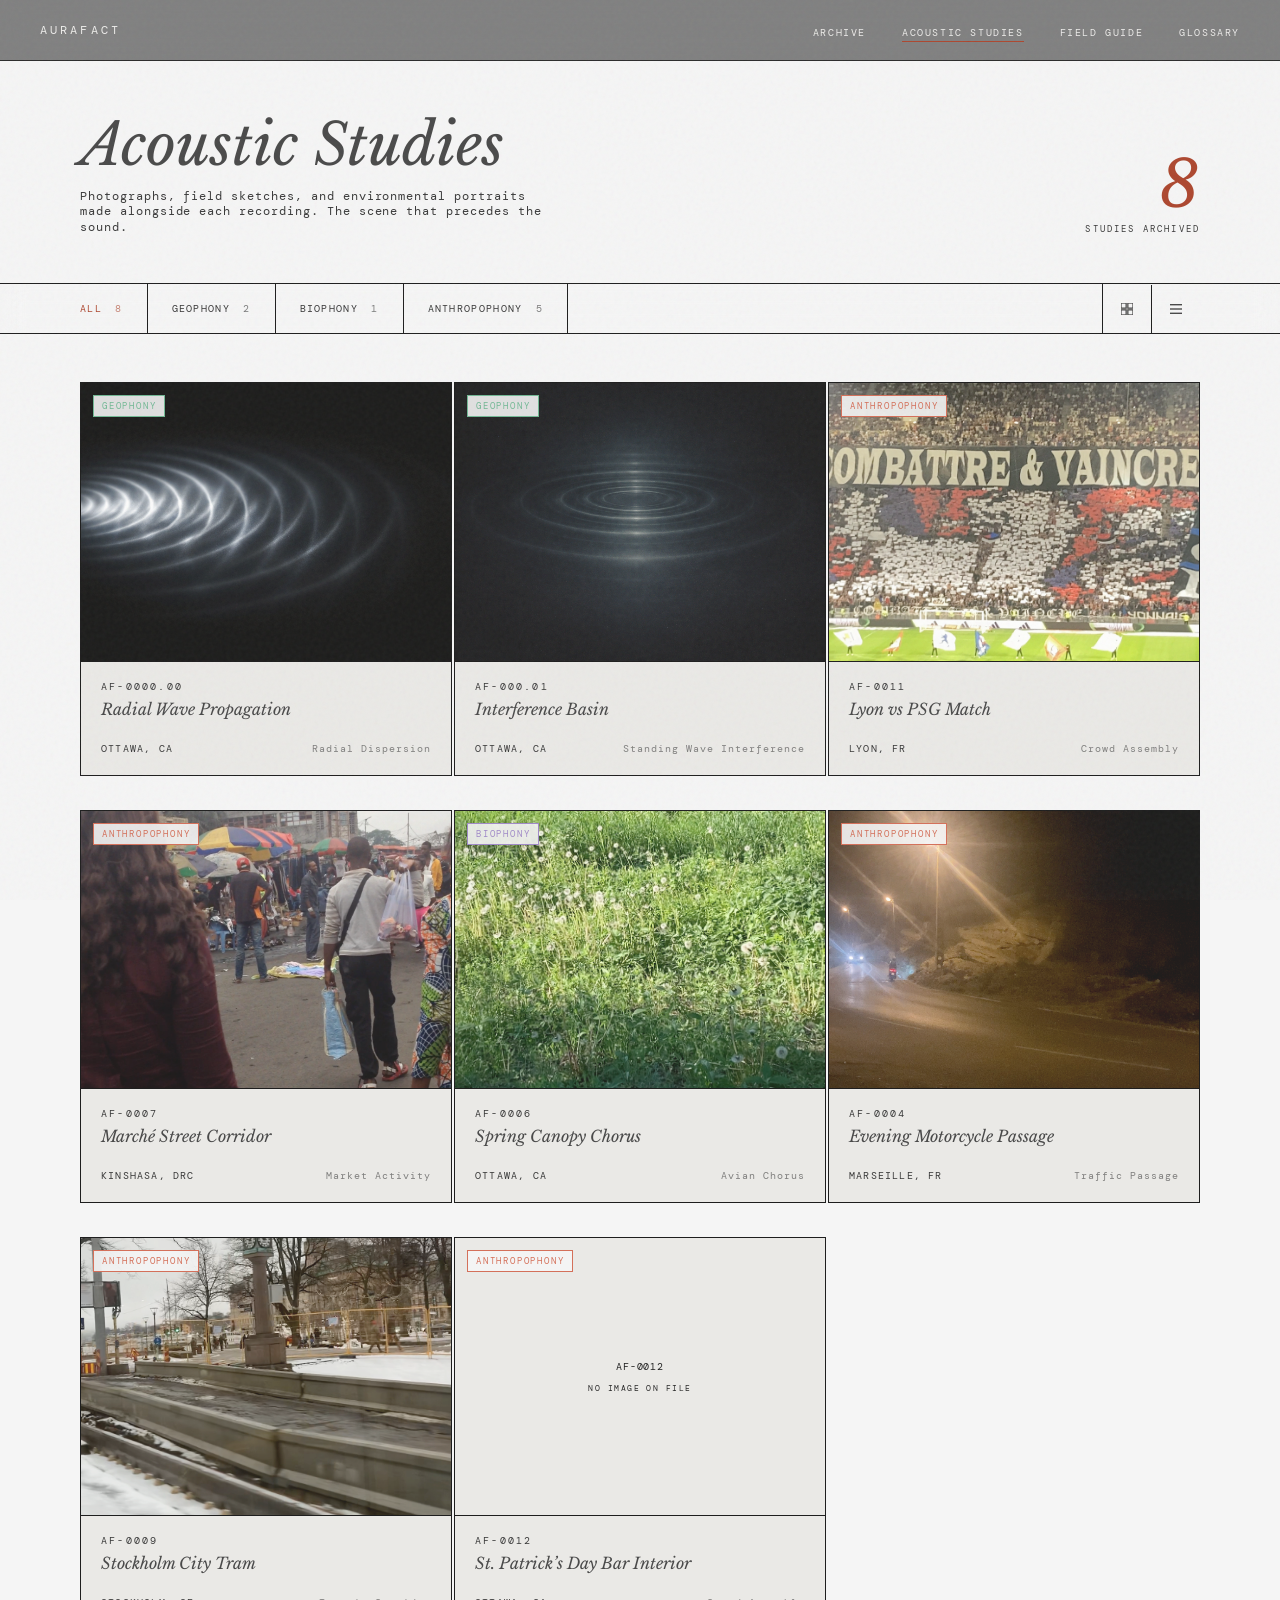
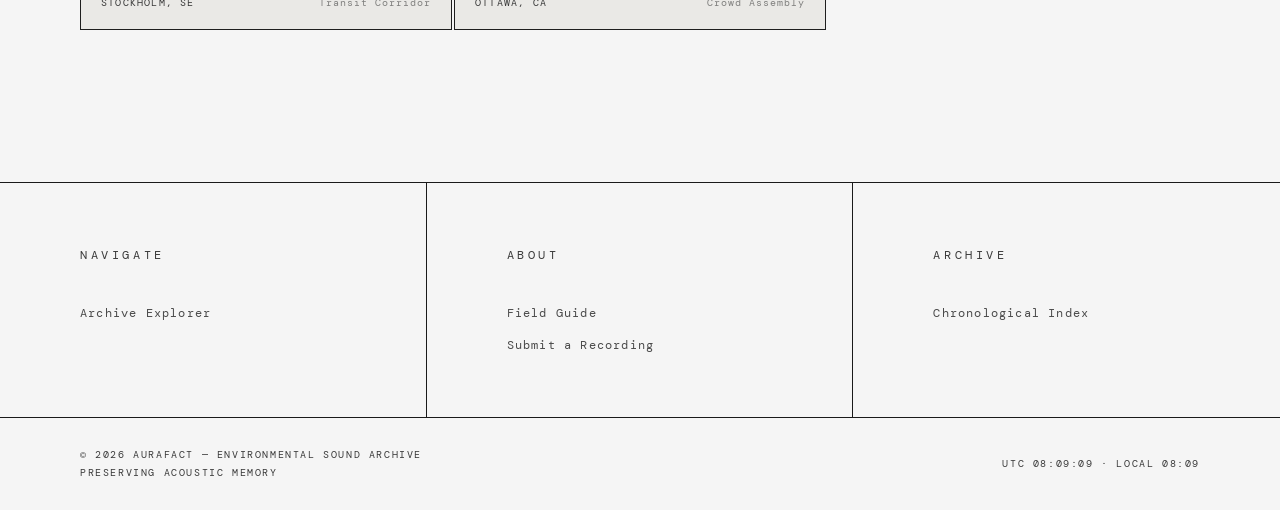
==== acousticstudies.html @ 92cf4d6a "Update acousticstudies.html" ====
<!DOCTYPE html>
<html lang="en">
<head>
<meta charset="UTF-8">
<meta name="viewport" content="width=device-width, initial-scale=1.0">
<title>Acoustic Studies — Aurafact</title>
<link rel="preconnect" href="https://fonts.googleapis.com">
<link rel="preconnect" href="https://fonts.gstatic.com" crossorigin>
<link href="https://fonts.googleapis.com/css2?family=Libre+Baskerville:ital,wght@0,400..700;1,400..700&family=DM+Mono:wght@300;400&display=swap" rel="stylesheet">

<style>

/* ============================================================
   COLOUR TOKENS — matches index.html + archive.html
   ============================================================ */
:root {
  --bg:              #0C0C0C;
  --text-primary:    #EDECEA;
  --text-secondary:  #4A4A4A;
  --text-mono:       #3A3A3A;
  --text-accent:     #AD472F;
  --btn-border:      #2E2E2E;
  --btn-hover-border:#777777;
  --btn-hover-text:  #EDECEA;
  --nav-logo:        #EDECEA;
  --nav-link:        #EDECEA;
  --nav-rule:        #2c2c2c;
  --grain-opacity:   0.045;
  --nav-h:           61px;

  /* Page-specific */
  --page-bg:         #f5f5f5;
  --card-bg:         #eae9e6;
  --card-border:     #1e1e1e;
  --rule:            #1e1e1e;
  --tag-geo:         #4a7a62;
  --tag-bio:         #6a5a8a;
  --tag-anthro:      #AD472F;
}

*, *::before, *::after { box-sizing: border-box; margin: 0; padding: 0; }
html, body { width: 100%; min-height: 100%; overflow-x: hidden; }

body {
  background: var(--page-bg);
  color: var(--text-secondary);
  font-family: "Libre Baskerville", serif;
}

/* Grain */
body::after {
  content: '';
  position: fixed; inset: 0;
  background-image: url("data:image/svg+xml,%3Csvg viewBox='0 0 256 256' xmlns='http://www.w3.org/2000/svg'%3E%3Cfilter id='n'%3E%3CfeTurbulence type='fractalNoise' baseFrequency='0.88' numOctaves='4' stitchTiles='stitch'/%3E%3C/filter%3E%3Crect width='100%25' height='100%25' filter='url(%23n)'/%3E%3C/svg%3E");
  opacity: var(--grain-opacity);
  pointer-events: none;
  z-index: 9000;
}

/* ── NAV ─────────────────────────────────────────────────────── */
#site-nav {
  position: fixed;
  top: 0; left: 0; right: 0;
  z-index: 200;
  display: flex;
  align-items: center;
  justify-content: space-between;
  padding: 20px 40px;
  border-bottom: 1px solid var(--nav-rule);
  background: rgba(12,12,12,0.5);
  backdrop-filter: blur(14px);
  height: var(--nav-h);
}

.nav-logo {
  font-family: 'DM Mono', monospace;
  font-size: 12px;
  letter-spacing: 0.26em;
  text-transform: uppercase;
  color: var(--nav-logo);
  text-decoration: none;
}

.nav-links { display: flex; gap: 36px; list-style: none; }

.nav-links a {
  font-family: 'DM Mono', monospace;
  font-size: 10px;
  letter-spacing: 0.16em;
  text-transform: uppercase;
  color: var(--nav-link);
  text-decoration: none;
  transition: opacity 0.2s;
}

.nav-links a:hover { opacity: 0.6; }
.nav-links a.active {
  border-bottom: 1px solid var(--text-accent);
  padding-bottom: 2px;
}

/* Hamburger: hidden on desktop */
.nav-toggle {
  display: none;
  flex-direction: column;
  justify-content: center;
  gap: 6px;
  width: 44px;
  height: 44px;
  padding: 0;
  border: 0;
  background: transparent;
  color: var(--nav-link);
  cursor: pointer;
  z-index: 201;
  transition: color 0.2s;
}
.nav-toggle:hover { color: var(--text-accent); }
.nav-toggle span {
  display: block;
  width: 20px;
  height: 1.5px;
  background: currentColor;
  transition: transform 0.25s ease, opacity 0.2s;
}
.nav-toggle span:nth-child(1) { transform-origin: center; }
.nav-toggle span:nth-child(2) { transform-origin: center; }
.nav-toggle span:nth-child(3) { transform-origin: center; }
#site-nav.nav-open .nav-toggle span:nth-child(1) {
  transform: translateY(7.5px) rotate(45deg);
}
#site-nav.nav-open .nav-toggle span:nth-child(2) {
  opacity: 0;
}
#site-nav.nav-open .nav-toggle span:nth-child(3) {
  transform: translateY(-7.5px) rotate(-45deg);
}

/* ── PAGE HEADER ─────────────────────────────────────────────── */
.page-header {
  padding-top: calc(var(--nav-h) + 56px);
  padding-bottom: 48px;
  padding-left: 80px;
  padding-right: 80px;
  border-bottom: 1px solid var(--rule);
  display: flex;
  align-items: flex-end;
  justify-content: space-between;
  gap: 40px;
}

.page-header-left {}

.page-eyebrow {
  font-family: 'DM Mono', monospace;
  font-size: 9px;
  letter-spacing: 0.32em;
  text-transform: uppercase;
  color: var(--text-accent);
  margin-bottom: 12px;
  display: block;
}

.page-title {
  font-family: "Libre Baskerville", serif;
  font-style: italic;
  font-weight: 300;
  font-size: clamp(32px, 4.5vw, 58px);
  color: var(--text-secondary);
  line-height: 1.0;
  margin-bottom: 14px;
}

.page-desc {
  font-family: 'DM Mono', monospace;
  font-size: 12px;
  letter-spacing: 0.08em;
  line-height: 1.3;
  color: var(--text-mono);
  max-width: 480px;
}

.page-header-right {
  text-align: right;
  flex-shrink: 0;
}

.header-count {
  font-family: "Libre Baskerville", serif;
  font-style: italic;
  font-size: clamp(36px, 5vw, 64px);
  font-weight: 300;
  color: var(--text-accent);
  line-height: 1;
  display: block;
}

.header-count-label {
  font-family: 'DM Mono', monospace;
  font-size: 9px;
  letter-spacing: 0.24em;
  text-transform: uppercase;
  color: var(--text-mono);
  display: block;
  margin-top: 6px;
}

/* ── FILTER BAR ──────────────────────────────────────────────── */
.filter-bar {
  padding: 0 80px;
  border-bottom: 1px solid var(--rule);
  display: flex;
  align-items: stretch;
  gap: 0;
  position: sticky;
  top: var(--nav-h);
  backdrop-filter: blur(12px);
  z-index: 100;
}

.filter-btn {
  font-family: 'DM Mono', monospace;
  font-size: 10px;
  letter-spacing: 0.13em;
  text-transform: uppercase;
  background: transparent;
  border: none;
  border-right: 1px solid var(--rule);
  color: var(--text-mono);
  padding: 18px 24px;
  cursor: pointer;
  transition: color 0.2s, background 0.2s;
  white-space: nowrap;
  position: relative;
}

.filter-btn:first-child {
  padding-left: 0;
  border-left: none;
}

.filter-btn::after {
  content: '';
  position: absolute;
  bottom: 0; left: 0; right: 0;
  height: 2px;
  background: var(--text-accent);
  transform: scaleX(0);
  transition: transform 0.2s;
}

.filter-btn:hover { color: var(--text-accent); }

.filter-btn.active {
  color: var(--text-accent);
  font-weight: 400;
}


.filter-count {
  display: inline-block;
  margin-left: 6px;
  font-size: 10px;
  opacity: 0.65;
}

.filter-bar-right {
  margin-left: auto;
  display: flex;
  align-items: center;
  gap: 0;
  border-left: 1px solid var(--rule);
}

.view-toggle-btn {
  font-family: 'DM Mono', monospace;
  font-size: 8px;
  letter-spacing: 0.16em;
  text-transform: uppercase;
  background: transparent;
  border: none;
  border-right: 1px solid var(--rule);
  color: var(--text-mono);
  padding: 18px 18px;
  cursor: pointer;
  transition: color 0.2s;
  display: flex;
  align-items: center;
  gap: 7px;
}

.view-toggle-btn:last-child { border-right: none; }
.view-toggle-btn:hover,
.view-toggle-btn.active { color: var(--text-secondary); }

.view-toggle-btn svg {
  width: 12px; height: 12px;
  stroke: currentColor;
  fill: none;
  stroke-width: 1.5;
}

/* ── GRID ────────────────────────────────────────────────────── */
.studies-grid-wrap {
  padding: 48px 80px 120px;
}

.studies-grid {
  display: grid;
  grid-template-columns: repeat(3, 1fr);
  gap: 2px;
}

/* List view override */
.studies-grid.view-list {
  grid-template-columns: 1fr;
  gap: 0;
}

/* ── CARD ────────────────────────────────────────────────────── */
.study-card {
  background: var(--card-bg);
  border: 1px solid var(--card-border);
  cursor: pointer;
  position: relative;
  overflow: hidden;
  display: flex;
  flex-direction: column;
  transition: background 0.2s;
  opacity: 1;
  transform: translateY(0);
  transition: opacity 0.35s ease, transform 0.35s ease, background 0.2s;
  margin-bottom: 32px;
}

.study-card:hover { background: #e4e3e0; }

.study-card.hidden {
  display: none;
}

/* Image frame */
.card-img-frame {
  width: 100%;
  aspect-ratio: 4 / 3;
  overflow: hidden;
  position: relative;
  flex-shrink: 0;
}

.card-img-frame img {
  width: 100%; height: 100%;
  object-fit: cover;
  display: block;
  opacity: 0.88;
  transition: opacity 0.45s, transform 0.55s cubic-bezier(0.25, 0.46, 0.45, 0.94);
}

.study-card:hover .card-img-frame img {
  opacity: 1;
  transform: scale(1.03);
}

/* Placeholder when no image */
.card-img-placeholder {
  position: absolute; inset: 0;
  display: flex;
  align-items: center;
  justify-content: center;
  flex-direction: column;
  gap: 10px;
}

.card-img-placeholder span {
  font-family: 'DM Mono', monospace;
  font-size: 8px;
  letter-spacing: 0.18em;
  text-transform: uppercase;
  color: #2a2a2a;
}

.card-img-placeholder .ph-id {
  font-size: 10px;
  letter-spacing: 0.08em;
  color: #222;
}

/* Source type tag — overlaid on image */
.card-tag {
  position: absolute;
  top: 12px;
  left: 12px;
  font-family: 'DM Mono', monospace;
  font-size: 9px;
  letter-spacing: 0.20em;
  text-transform: uppercase;
  padding: 4px 8px;
  border: 1px solid currentColor;
  backdrop-filter: blur(8px);
  background: rgba(245,245,245,0.9);
}

.card-tag.geo    { color: #72b894; }
.card-tag.bio    { color: #a08ac8; }
.card-tag.anthro { color: #d4705a; }

/* Card body */
.card-body {
  padding: 18px 20px 20px;
  display: flex;
  flex-direction: column;
  flex: 1;
  border-top: 1px solid var(--card-border);
}

.card-id {
  font-family: 'DM Mono', monospace;
  font-size: 10px;
  letter-spacing: 0.22em;
  text-transform: uppercase;
  color: var(--text-mono);
  margin-bottom: 6px;
}

.card-title {
  font-family: "Libre Baskerville", serif;
  font-style: italic;
  font-weight: 300;
  font-size: 16px;
  line-height: 1.3;
  color: var(--text-secondary);
  margin-bottom: 10px;
  flex: 1;
}

.card-footer {
  display: flex;
  align-items: center;
  justify-content: space-between;
  margin-top: auto;
  padding-top: 12px;
}

.card-location {
  font-family: 'DM Mono', monospace;
  font-size: 10px;
  letter-spacing: 0.12em;
  text-transform: uppercase;
  color: var(--text-mono);
}

.card-subtype {
  font-family: 'DM Mono', monospace;
  font-size: 10px;
  letter-spacing: 0.10em;
  color: var(--text-mono);
  opacity: 0.6;
}

/* ── LIST VIEW CARD ──────────────────────────────────────────── */
.view-list .study-card {
  flex-direction: row;
  border-radius: 0;
  border-left: none;
  border-right: none;
  border-top: none;
}

.view-list .study-card:first-child {
  border-top: 1px solid var(--card-border);
}

.view-list .card-img-frame {
  width: 160px;
  aspect-ratio: 4 / 3;
  flex-shrink: 0;
}

.view-list .card-body {
  flex-direction: row;
  align-items: center;
  padding: 20px 28px;
  border-top: none;
  border-left: 1px solid var(--card-border);
  gap: 32px;
}

.view-list .card-title {
  margin-bottom: 0;
  font-size: 14px;
  min-width: 200px;
}

.view-list .card-footer {
  border-top: none;
  padding-top: 0;
  margin-top: 0;
  gap: 24px;
}

.view-list .card-tag {
  position: static;
  backdrop-filter: none;
  background: transparent;
}

.view-list .card-tag.geo    { color: var(--tag-geo); }
.view-list .card-tag.bio    { color: var(--tag-bio); }
.view-list .card-tag.anthro { color: var(--tag-anthro); }



/* ── EMPTY STATE ─────────────────────────────────────────────── */
.grid-empty {
  grid-column: 1 / -1;
  padding: 80px 0;
  text-align: center;
  display: none;
}

.grid-empty.visible { display: block; }

.grid-empty p {
  font-family: 'DM Mono', monospace;
  font-size: 9px;
  letter-spacing: 0.22em;
  text-transform: uppercase;
  color: var(--text-mono);
  max-width: none;
}


/* ── SITE FOOTER ─────────────────────────────────────────────── */
.site-footer {
  background-color: #f5f5f5;
  border-top: 1px solid #1a1a1a;
}

/* Three-column nav links row */
.footer-nav {
  display: grid;
  grid-template-columns: repeat(3, 1fr);
  border-bottom: 1px solid #1a1a1a;
}

.footer-col {
  padding: 64px 48px 64px 80px;
  border-right: 1px solid #1a1a1a;
}

.footer-col:first-child { padding-left: 80px; }
.footer-col:last-child  { border-right: none; padding-right: 80px; }

.footer-col-label {
  display: block;
  font-family: 'DM Mono', monospace;
  font-size: 12px;
  letter-spacing: 0.30em;
  text-transform: uppercase;
  color: var(--text-mono);
  margin-bottom: 24px;
  padding-bottom: 14px;
}

.footer-col ul {
  list-style: none;
  display: flex;
  flex-direction: column;
  gap: 12px;
}

.footer-col ul li a {
  font-family: 'DM Mono', monospace;
  font-size: 12px;
  letter-spacing: 0.10em;
  color: var(--text-secondary);
  text-decoration: none;
  transition: color 0.2s;
}

.footer-col ul li a:hover {
  color: var(--text-accent);
}

/* Bottom bar */
.footer-bottom {
  padding: 28px 80px;
  display: flex;
  align-items: center;
  justify-content: space-between;
}

.footer-copy {
  font-family: 'DM Mono', monospace;
  font-size: 10px;
  letter-spacing: 0.16em;
  text-transform: uppercase;
  color: var(--text-mono);
  line-height: 1.8;
}

.footer-time {
  font-family: 'DM Mono', monospace;
  font-size: 10px;
  letter-spacing: 0.16em;
  text-transform: uppercase;
  color: var(--text-mono);
  line-height: 1.8;
  text-align: right;
}

/* Footer responsive */
@media (max-width: 1023px) {
  .footer-col:first-child { padding-left: 24px; }
  .footer-col:last-child  { padding-right: 24px; }
  .footer-bottom          { padding: 24px; }
}

@media (max-width: 767px) {
  .footer-nav {
    grid-template-columns: 1fr;
  }
  .footer-col {
    padding: 40px 20px;
    border-right: none;
    border-bottom: 1px solid #1a1a1a;
  }
  .footer-col:first-child { padding-left: 20px; }
  .footer-col:last-child  { padding-right: 20px; border-bottom: none; }
  .footer-bottom          { padding: 24px 20px; flex-direction: column; align-items: flex-start; gap: 8px; }
}


/* ── RESPONSIVE ──────────────────────────────────────────────── */
@media (max-width: 1100px) {
  .page-header { padding-left: 40px; padding-right: 40px; }
  .filter-bar  { padding-left: 40px; }
  .studies-grid-wrap { padding-left: 40px; padding-right: 40px; }
  .studies-grid { grid-template-columns: repeat(2, 1fr); }
}

@media (max-width: 767px) {
  .page-header {
    flex-direction: column;
    align-items: flex-start;
    padding: calc(var(--nav-h) + 32px) 20px 32px;
  }
  .page-header-right { text-align: left; }
  .filter-bar { padding: 0 20px; overflow-x: auto; }
  .studies-grid-wrap { padding: 24px 20px 80px; }
  .studies-grid { grid-template-columns: 1fr; }
  .nav-toggle { display: flex; }
  .nav-links {
    display: none;
    position: fixed;
    inset: 0;
    top: var(--nav-h);
    flex-direction: column;
    justify-content: flex-start;
    align-items: stretch;
    gap: 0;
    padding: 32px 24px 48px;
    background: rgba(12,12,12,0.98);
    backdrop-filter: blur(14px);
    border-top: 1px solid var(--nav-rule);
    z-index: 199;
    overflow-y: auto;
  }
  #site-nav.nav-open .nav-links { display: flex; }
  .nav-links li { border-bottom: 1px solid var(--nav-rule); }
  .nav-links a {
    display: block;
    padding: 18px 0;
    font-size: 11px;
    letter-spacing: 0.2em;
  }
  .nav-links a.active { border-bottom: none; padding-bottom: 18px; }
  body.nav-menu-open { overflow: hidden; }
  .footer-nav { grid-template-columns: 1fr; }
  .footer-col { padding: 40px 20px; border-right: none; border-bottom: 1px solid var(--rule); }
  .footer-bottom { padding: 24px 20px; flex-direction: column; gap: 8px; }
  .view-list .card-img-frame { width: 100px; }
}

</style>
</head>
<body>

<!-- Nav -->
<nav id="site-nav">
  <a href="index.html" class="nav-logo">Aurafact</a>
  <button type="button" class="nav-toggle" aria-label="Open menu" aria-expanded="false">
    <span></span><span></span><span></span>
  </button>
  <ul class="nav-links">
    <li><a href="archive.html">Archive</a></li>
    <li><a href="acousticstudies.html" class="active">Acoustic Studies</a></li>
    <li><a href="fieldguide.html">Field Guide</a></li>
    <li><a href="glossary.html">Glossary</a></li>
  </ul>
</nav>

<!-- Page Header -->
<header class="page-header">
  <div class="page-header-left">
    <h1 class="page-title">Acoustic Studies</h1>
    <p class="page-desc">Photographs, field sketches, and environmental portraits made alongside each recording. The scene that precedes the sound.</p>
  </div>
  <div class="page-header-right">
    <span class="header-count" id="totalCount">—</span>
    <span class="header-count-label">Studies archived</span>
  </div>
</header>

<!-- Filter Bar -->
<div class="filter-bar">
  <button class="filter-btn active" data-filter="all">
    All <span class="filter-count" id="fc-all"></span>
  </button>
  <button class="filter-btn" data-filter="Geophony">
    Geophony <span class="filter-count" id="fc-geo"></span>
  </button>
  <button class="filter-btn" data-filter="Biophony">
    Biophony <span class="filter-count" id="fc-bio"></span>
  </button>
  <button class="filter-btn" data-filter="Anthropophony">
    Anthropophony <span class="filter-count" id="fc-anthro"></span>
  </button>

  <div class="filter-bar-right">
    <button class="view-toggle-btn active" id="viewGrid" title="Grid view">
      <svg viewBox="0 0 14 14"><rect x="0" y="0" width="6" height="6"/><rect x="8" y="0" width="6" height="6"/><rect x="0" y="8" width="6" height="6"/><rect x="8" y="8" width="6" height="6"/></svg>
    </button>
    <button class="view-toggle-btn" id="viewList" title="List view">
      <svg viewBox="0 0 14 14"><line x1="0" y1="2" x2="14" y2="2" stroke-width="1.5"/><line x1="0" y1="7" x2="14" y2="7" stroke-width="1.5"/><line x1="0" y1="12" x2="14" y2="12" stroke-width="1.5"/></svg>
    </button>
  </div>
</div>

<!-- Grid -->
<main class="studies-grid-wrap">
  <div class="studies-grid" id="studiesGrid">

    <!-- Cards injected by JS -->
    <div class="grid-empty" id="gridEmpty">
      <p>No studies in this category yet.</p>
    </div>

  </div>
</main>


<footer class="site-footer">

  <!-- Three nav columns -->
  <div class="footer-nav">

    <div class="footer-col">
      <span class="footer-col-label">Navigate</span>
      <ul>
        <li><a href="archive.html">Archive Explorer</a></li>
      </ul>
    </div>

    <div class="footer-col">
      <span class="footer-col-label">About</span>
      <ul>
        <li><a href="fieldguide.html">Field Guide</a></li>
        <li><a href="mailto:yayafalanga@gmail.com">Submit a Recording</a></li>
      </ul>
    </div>

    <div class="footer-col">
      <span class="footer-col-label">Archive</span>
      <ul>
        <li><a href="archive.hmtl">Chronological Index</a></li>
      </ul>
    </div>

  </div>

  <!-- Bottom bar -->
  <div class="footer-bottom">
    <p class="footer-copy">
      © 2026 Aurafact — Environmental Sound Archive<br>
      Preserving Acoustic Memory
    </p>
    <p class="footer-time" id="footerTime"></p>
  </div>

</footer>




<script>
/* ── MOBILE NAV TOGGLE ───────────────────────────────────────── */
(function() {
  var nav = document.getElementById('site-nav');
  var btn = document.querySelector('.nav-toggle');
  var links = document.querySelectorAll('.nav-links a');
  if (!nav || !btn) return;

  function open() {
    nav.classList.add('nav-open');
    document.body.classList.add('nav-menu-open');
    btn.setAttribute('aria-label', 'Close menu');
    btn.setAttribute('aria-expanded', 'true');
  }
  function close() {
    nav.classList.remove('nav-open');
    document.body.classList.remove('nav-menu-open');
    btn.setAttribute('aria-label', 'Open menu');
    btn.setAttribute('aria-expanded', 'false');
  }

  btn.addEventListener('click', function() {
    if (nav.classList.contains('nav-open')) close(); else open();
  });
  links.forEach(function(a) { a.addEventListener('click', close); });
})();

/* ============================================================
   STUDIES DATA
   To add a study: copy one object, update the fields.
   image: path to your file, or null for placeholder.
   featured: true makes the card span 2 columns (use sparingly).
   ============================================================ */
const STUDIES = [
  {
    id: 'AF-0000.00',
    title: 'Radial Wave Propagation',
    location: 'Ottawa, CA',
    region: 'North America',
    source: 'Geophony',
    subtype: 'Radial Dispersion',
    freq: '40 Hz – 3.2 kHz',
    date: '2026-03-03',
    duration: '0:00',
    image: 'img/aurafact-acoustic-study-0000-00.png',
    featured: false,
    notes: 'Concentric waveforms radiating from a central impulse, suggesting minimal environmental resistance; energy disperses evenly across space, forming a continuous, fluid acoustic gradient.',
  },
  {
    id: 'AF-000.01',
    title: 'Interference Basin',
    location: 'Ottawa, CA',
    region: 'North America',
    source: 'Geophony',
    subtype: 'Standing Wave Interference',
    freq: '40 Hz – 3.2 kHz',
    date: '2026-03-03',
    duration: '0:00',
    image: 'img/aurafact-acoustic-study-0000-01.png',
    featured: false,
    notes: 'Symmetrical interference field with sustained resonance patterns; energy appears contained within a defined spatial structure, producing a balanced, almost static acoustic environment.',
  },
  {
    id: 'AF-0011',
    title: 'Lyon vs PSG Match',
    location: 'Lyon, FR',
    region: 'Europe',
    source: 'Anthropophony',
    subtype: 'Crowd Assembly',
    freq: '120 Hz – 5 kHz',
    date: '2023-09-03',
    duration: '0:15',
    image: 'img/AF-0011-soccer-psg-lyon-2023.png',
    featured: false,
    notes: 'Stadium crowd during coordinated supporter choreography; sustained chanting, percussion, and mass vocal resonance dominate the sound environment.',
  },
  {
    id: 'AF-0007',
    title: 'Marché Street Corridor',
    location: 'Kinshasa, DRC',
    region: 'Africa',
    source: 'Anthropophony',
    subtype: 'Market Activity',
    freq: '20 Hz – 8 kHz',
    date: '2014-08-03',
    duration: '0:11',
    image: 'img/AF-0007-market-kinshasa-2021.png',
    featured: true,
    notes: 'Dense marketplace activity characterized by overlapping speech, movement of goods, and continuous pedestrian flow within an open street market environment.',
  },
  {
    id: 'AF-0006',
    title: 'Spring Canopy Chorus',
    location: 'Ottawa, CA',
    region: 'North America',
    source: 'Biophony',
    subtype: 'Avian Chorus',
    freq: '200 Hz – 12 kHz',
    date: '2023-05-31',
    duration: '0:22',
    image: 'img/AF-0006-birdsong-donaldst-ottawa-2023.png',
    featured: false,
    notes: 'Early spring green space atmosphere characterized by isolated bird vocalisations and gentle wind movement through foliage.',
  },
  {
    id: 'AF-0004',
    title: 'Evening Motorcycle Passage',
    location: 'Marseille, FR',
    region: 'Europe',
    source: 'Anthropophony',
    subtype: 'Traffic Passage',
    freq: '80 Hz – 3.5 kHz',
    date: '2023-09-05',
    duration: '0:08',
    image: 'img/AF-0004-evening-motorcycle-marseille-2023.png',
    featured: false,
    notes: 'Single motorcycle passing along a Marseille street at dusk; sustained engine hum with brief acceleration and distant urban ambience.',
  },
    {
    id: 'AF-0009',
    title: 'Stockholm City Tram',
    location: 'Stockholm, SE',
    region: 'Europe',
    source: 'Anthropophony',
    subtype: 'Transit Corridor',
    freq: '70 Hz – 4.5 kHz',
    date: '2022-01-06',
    duration: '0:09',
    image: 'img/AF-0009-citytram-stockholm-2022.png',
    featured: false,
    notes: 'Urban tram departure in central Stockholm with rolling rail noise, electric motor acceleration, and a brief onboard public address announcement within a winter street corridor.',
  },
      {
    id: 'AF-0012',
    title: 'St. Patrick’s Day Bar Interior',
    location: 'Ottawa, CA',
    region: 'North America',
    source: 'Anthropophony',
    subtype: 'Crowd Assembly',
    freq: '70 Hz – 6.5 kHz',
    date: '2026-03-17',
    duration: '1:51',
    image: 'img/AF-0012-st-paddys-day-ottawa-2026.png',
    featured: false,
    notes: 'High-density human presence with continuous conversational layering, intermittent laughter spikes, and rhythmic low-frequency bleed from amplified music; acoustic reflections shaped by enclosed interior surfaces.',
  },
];

/* ============================================================
   STATE
   ============================================================ */
const state = {
  filter: 'all',
  view: 'grid',
};

let visibleStudies = [...STUDIES]; // filtered set

/* ============================================================
   TAG CLASS HELPER
   ============================================================ */
function tagClass(source) {
  if (source === 'Geophony')      return 'geo';
  if (source === 'Biophony')      return 'bio';
  if (source === 'Anthropophony') return 'anthro';
  return '';
}

/* ============================================================
   BUILD CARDS
   ============================================================ */
function buildCards() {
  const grid = document.getElementById('studiesGrid');
  const empty = document.getElementById('gridEmpty');

  // Remove existing cards (keep empty state el)
  grid.querySelectorAll('.study-card').forEach(c => c.remove());

  visibleStudies = STUDIES.filter(s =>
    state.filter === 'all' || s.source === state.filter
  );

  // Empty state
  empty.classList.toggle('visible', visibleStudies.length === 0);

  visibleStudies.forEach((s, idx) => {
    const tc = tagClass(s.source);
    const card = document.createElement('div');
    card.className = 'study-card';
    card.dataset.index = idx;

    card.innerHTML = `
      <div class="card-img-frame">
        ${s.image
          ? `<img src="${s.image}" alt="${s.title}" loading="lazy" onerror="this.style.display='none';this.nextElementSibling.style.display='flex'">`
          : ''}
        <div class="card-img-placeholder" style="display:${s.image ? 'none' : 'flex'}">
          <span class="ph-id">${s.id}</span>
          <span>No image on file</span>
        </div>
        <span class="card-tag ${tc}">${s.source}</span>
      </div>
      <div class="card-body">
        <span class="card-id">${s.id}</span>
        <h2 class="card-title">${s.title}</h2>
        <div class="card-footer">
          <span class="card-location">${s.location}</span>
          <span class="card-subtype">${s.subtype}</span>
        </div>
      </div>
    `;

    grid.insertBefore(card, empty);
  });

  // Update filter counts
  updateCounts();
}

/* ============================================================
   FILTER COUNTS
   ============================================================ */
function updateCounts() {
  document.getElementById('fc-all').textContent   = STUDIES.length;
  document.getElementById('fc-geo').textContent   = STUDIES.filter(s => s.source === 'Geophony').length;
  document.getElementById('fc-bio').textContent   = STUDIES.filter(s => s.source === 'Biophony').length;
  document.getElementById('fc-anthro').textContent = STUDIES.filter(s => s.source === 'Anthropophony').length;
  document.getElementById('totalCount').textContent = STUDIES.length;
}

/* ============================================================
   FILTER BUTTONS
   ============================================================ */
document.querySelectorAll('.filter-btn').forEach(btn => {
  btn.addEventListener('click', () => {
    document.querySelectorAll('.filter-btn').forEach(b => b.classList.remove('active'));
    btn.classList.add('active');
    state.filter = btn.dataset.filter;
    buildCards();
  });
});

/* ============================================================
   VIEW TOGGLE
   ============================================================ */
document.getElementById('viewGrid').addEventListener('click', () => {
  state.view = 'grid';
  document.getElementById('studiesGrid').classList.remove('view-list');
  document.getElementById('viewGrid').classList.add('active');
  document.getElementById('viewList').classList.remove('active');
  buildCards();
});

document.getElementById('viewList').addEventListener('click', () => {
  state.view = 'list';
  document.getElementById('studiesGrid').classList.add('view-list');
  document.getElementById('viewList').classList.add('active');
  document.getElementById('viewGrid').classList.remove('active');
  buildCards();
});

/* ============================================================
   INIT
   ============================================================ */
buildCards();
</script>


<script>
/* ── FOOTER CLOCK ──────────────────────────────────────────────
   Live UTC timestamp + local time, styled to match the mono
   label system used throughout the archive.                  */
(function initFooterClock() {
  const el = document.getElementById('footerTime');
  if (!el) return;

  function pad(n) { return String(n).padStart(2, '0'); }

  function tick() {
    const now = new Date();
    const utcH = pad(now.getUTCHours());
    const utcM = pad(now.getUTCMinutes());
    const utcS = pad(now.getUTCSeconds());
    const locH = pad(now.getHours());
    const locM = pad(now.getMinutes());
    el.textContent = `UTC ${utcH}:${utcM}:${utcS}  ·  Local ${locH}:${locM}`;
  }

  tick();
  setInterval(tick, 1000);
})();
</script>
</body>
</html>
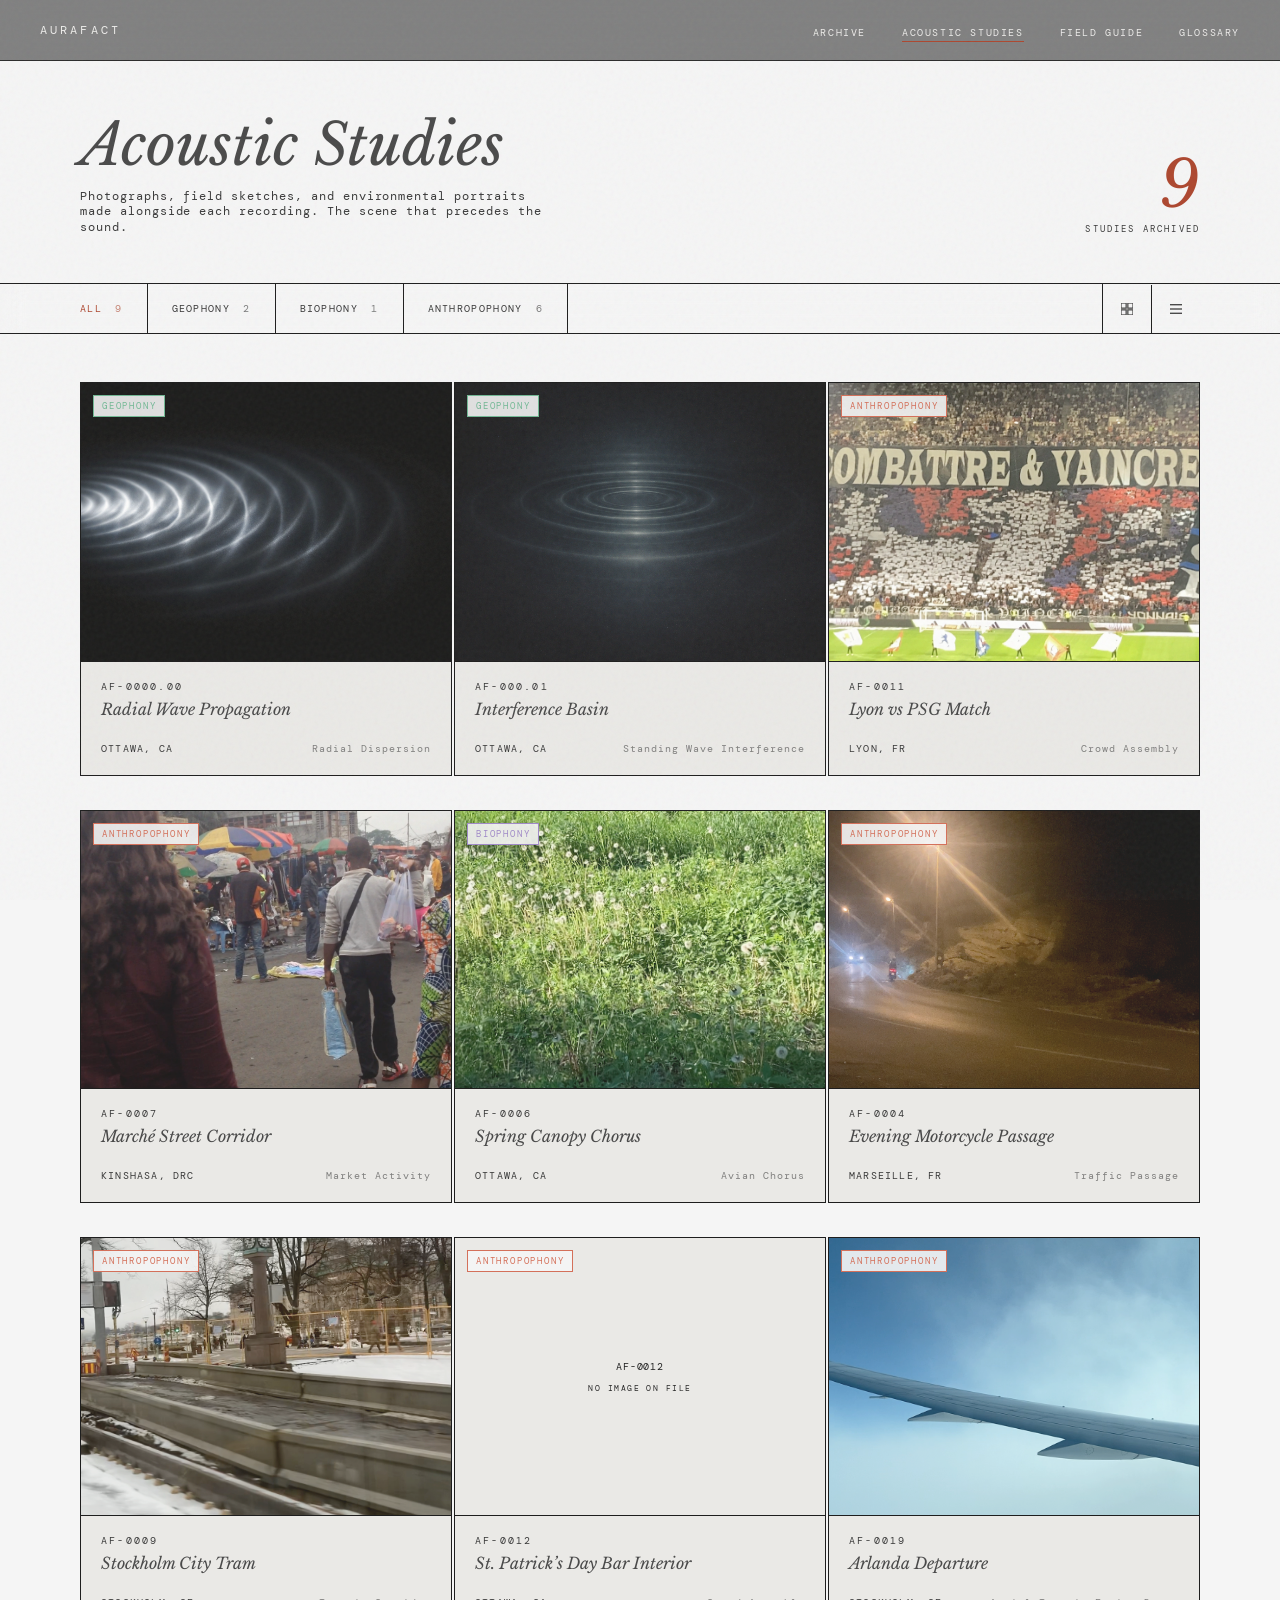
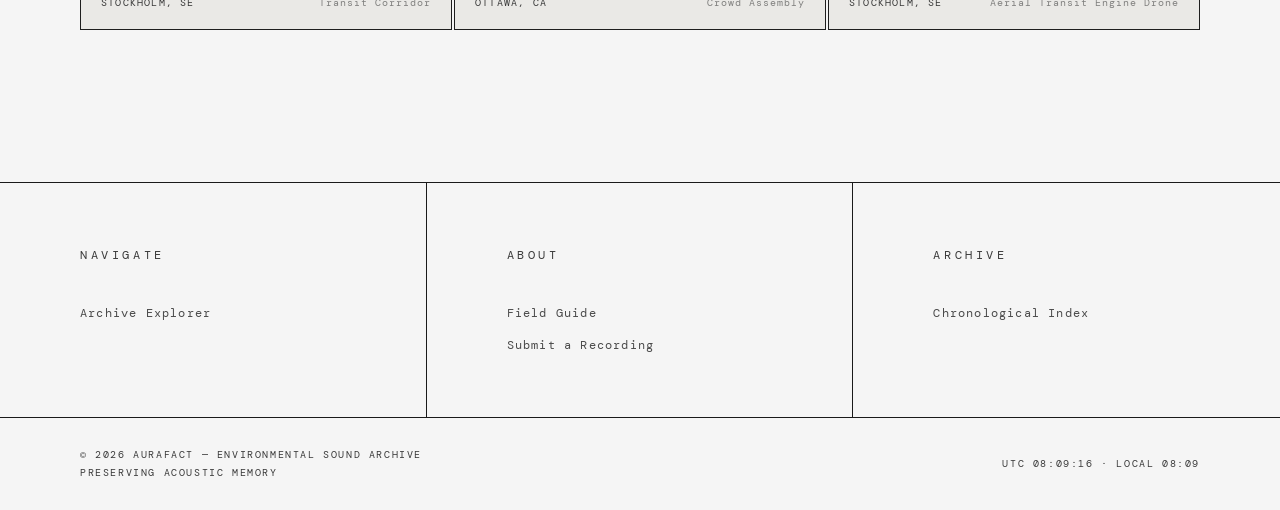
==== commit 924b2fdf: "new studies added" ====
--- a/acousticstudies.html
+++ b/acousticstudies.html
@@ -925,7 +925,7 @@
     featured: false,
     notes: 'Urban tram departure in central Stockholm with rolling rail noise, electric motor acceleration, and a brief onboard public address announcement within a winter street corridor.',
   },
-      {
+  {
     id: 'AF-0012',
     title: 'St. Patrick’s Day Bar Interior',
     location: 'Ottawa, CA',
@@ -938,6 +938,20 @@
     image: 'img/AF-0012-st-paddys-day-ottawa-2026.png',
     featured: false,
     notes: 'High-density human presence with continuous conversational layering, intermittent laughter spikes, and rhythmic low-frequency bleed from amplified music; acoustic reflections shaped by enclosed interior surfaces.',
+  },
+    {
+    id: 'AF-0019',
+    title: 'Arlanda Departure',
+    location: 'Stockholm, SE',
+    region: 'Europe',
+    source: 'Anthropophony',
+    subtype: '  Aerial Transit Engine Drone',
+    freq: '40 Hz – 3.8 kHz',
+    date: '2022-01-06',
+    duration: '1:04',
+    image: 'img/AF-0019-flying-stockholm-2022.png',
+    featured: false,
+    notes: 'Sustained in-flight environment admist cloud cover; the aircraft’s engines produce a constant, enveloping drone while cabin air systems introduce a gentle, steady noise layer, creating a uniform and immersive acoustic field shaped by enclosure and altitude.',
   },
 ];
 
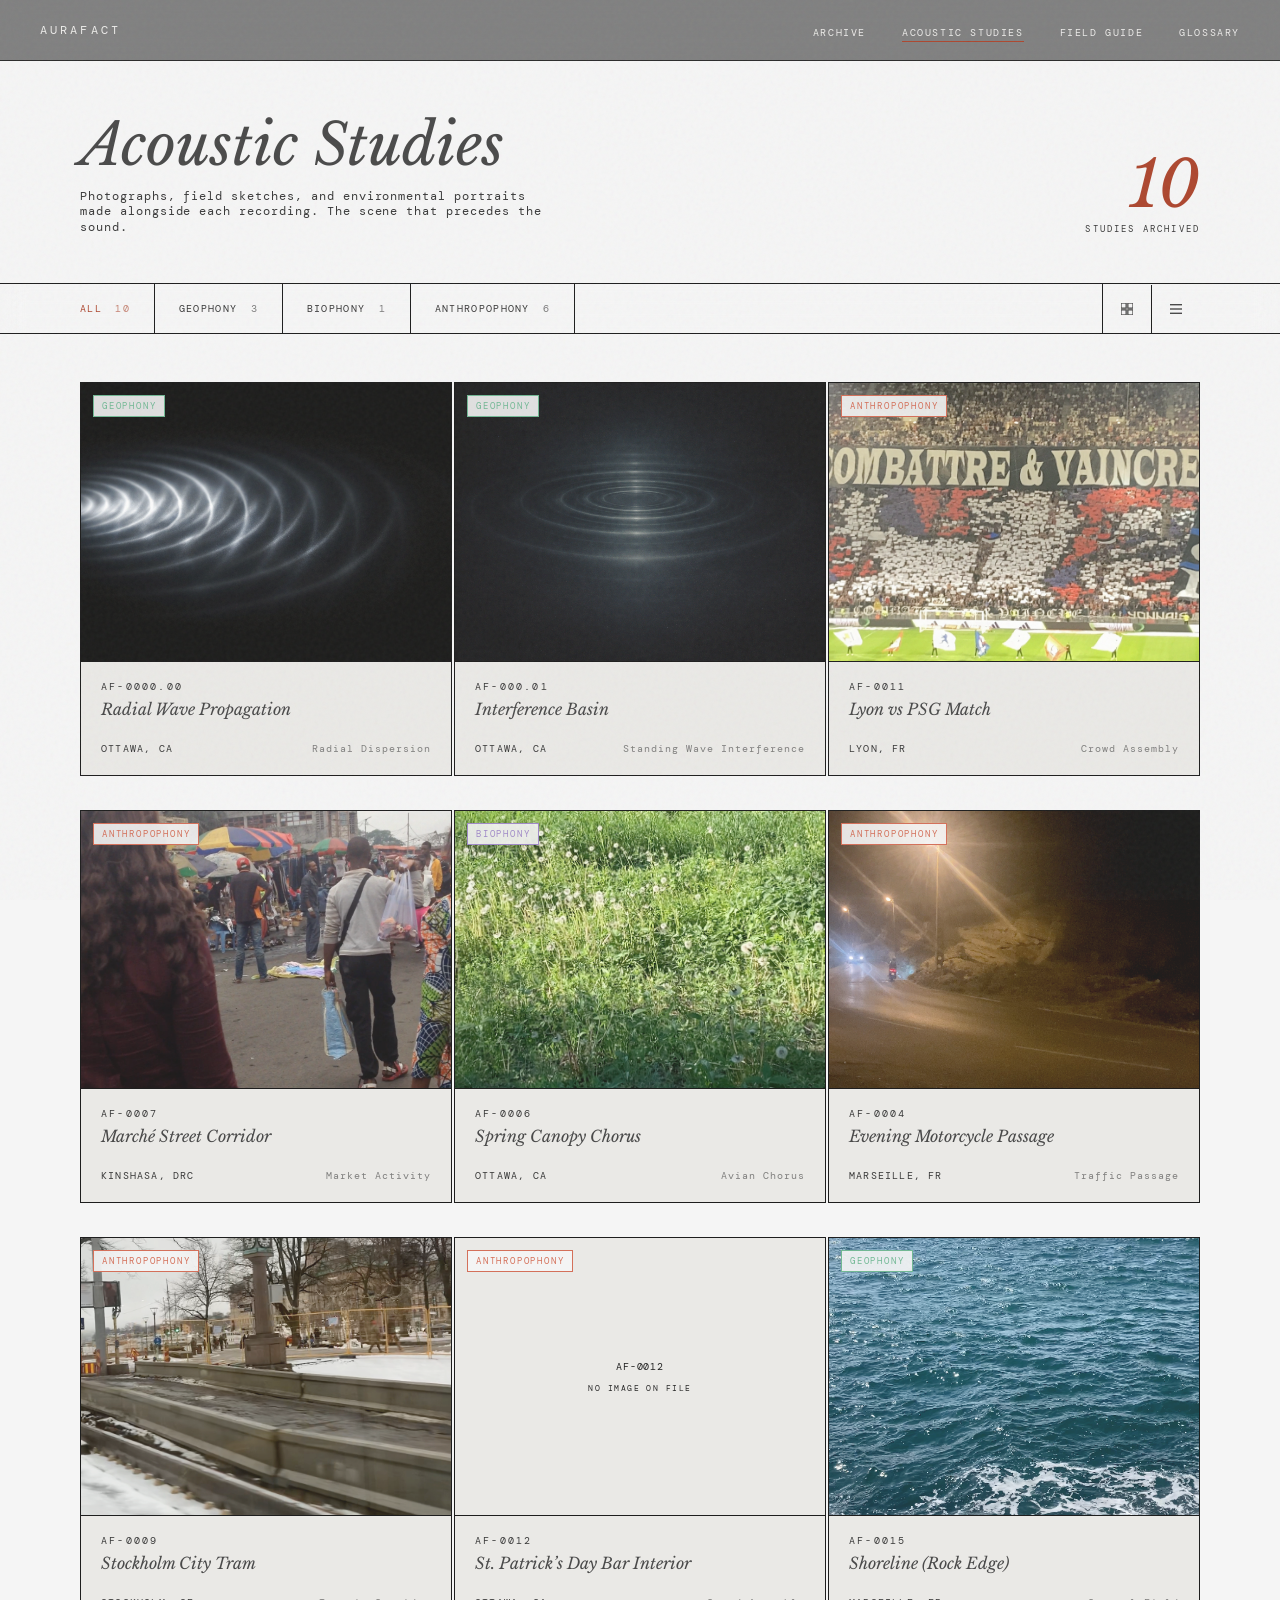
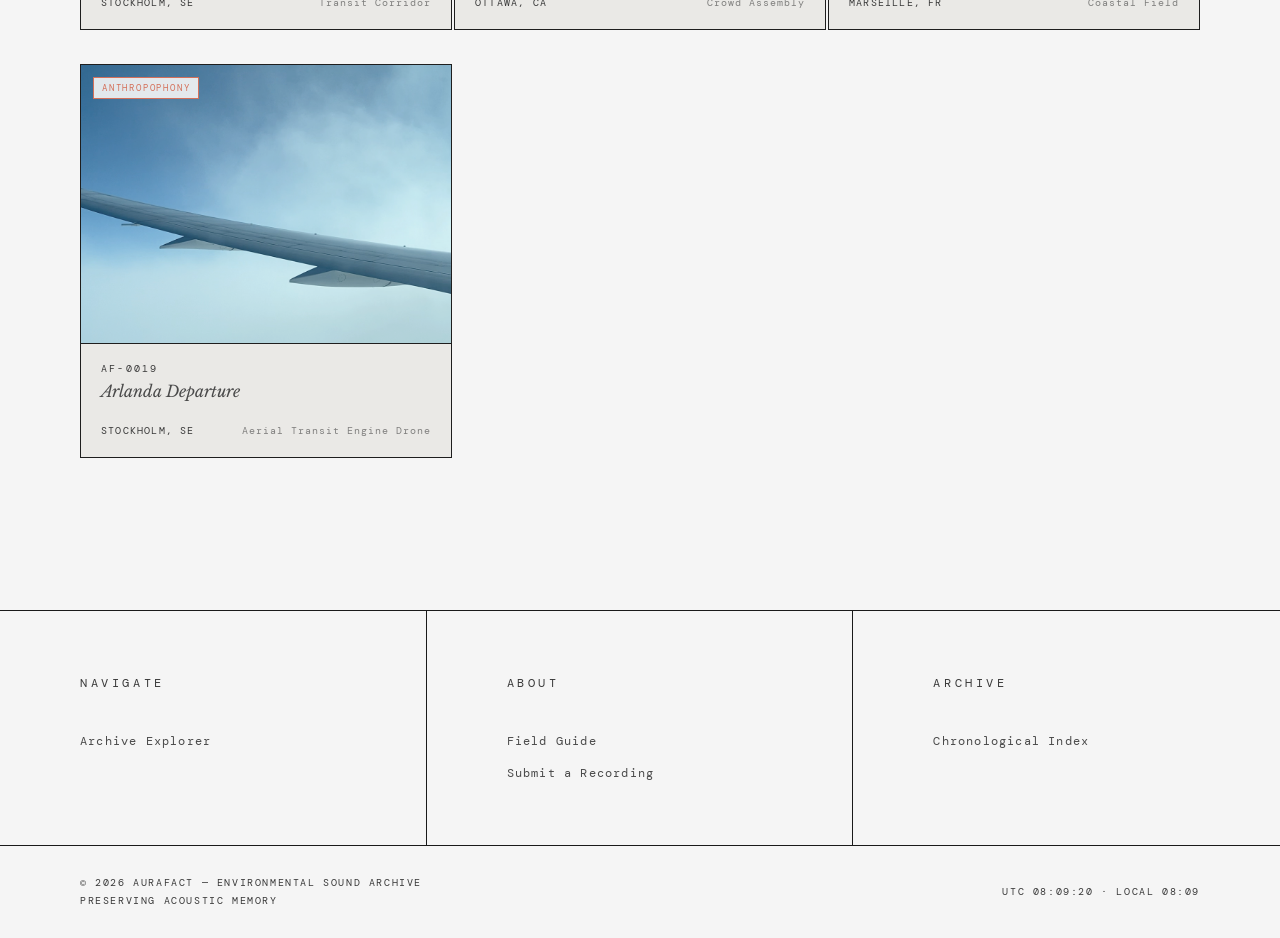
==== commit bd9bc821: "new studies image" ====
--- a/acousticstudies.html
+++ b/acousticstudies.html
@@ -940,12 +940,26 @@
     notes: 'High-density human presence with continuous conversational layering, intermittent laughter spikes, and rhythmic low-frequency bleed from amplified music; acoustic reflections shaped by enclosed interior surfaces.',
   },
     {
+    id: 'AF-0015',
+    title: 'Shoreline (Rock Edge)',
+    location: 'Marseille, FR',
+    region: 'Europe',
+    source: 'Geophony',
+    subtype: 'Coastal Field',
+    freq: '60 Hz – 9 kHz',
+    date: '2025-09-10',
+    duration: '0:09',
+    image: 'img/AF-0015-windocean-marseille-2025.png',
+    featured: false,
+    notes: 'Open coastal environment with steady wind passing over exposed rock formations; intermittent wave breaks create irregular low-end surges while wind introduces a constant, shifting surface noise that softens and diffuses the sound field.',
+  },
+    {
     id: 'AF-0019',
     title: 'Arlanda Departure',
     location: 'Stockholm, SE',
     region: 'Europe',
     source: 'Anthropophony',
-    subtype: '  Aerial Transit Engine Drone',
+    subtype: 'Aerial Transit Engine Drone',
     freq: '40 Hz – 3.8 kHz',
     date: '2022-01-06',
     duration: '1:04',
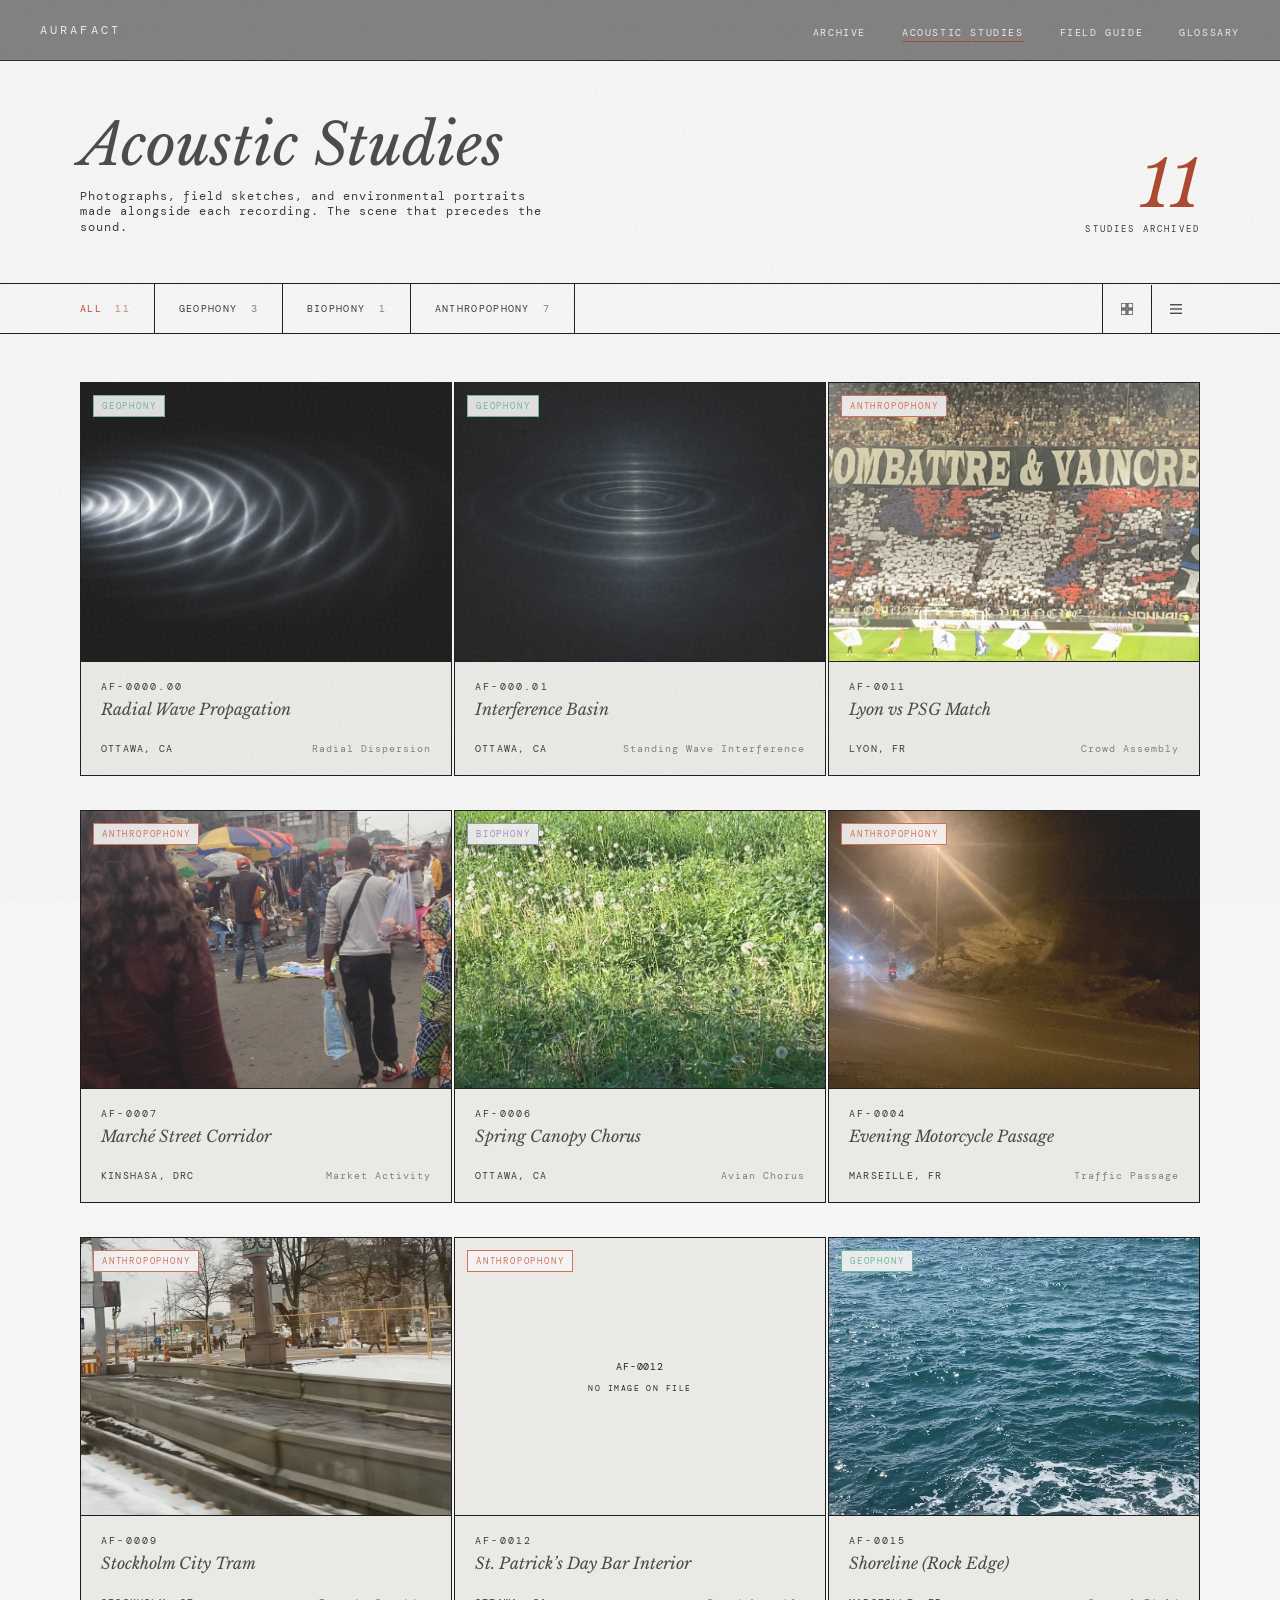
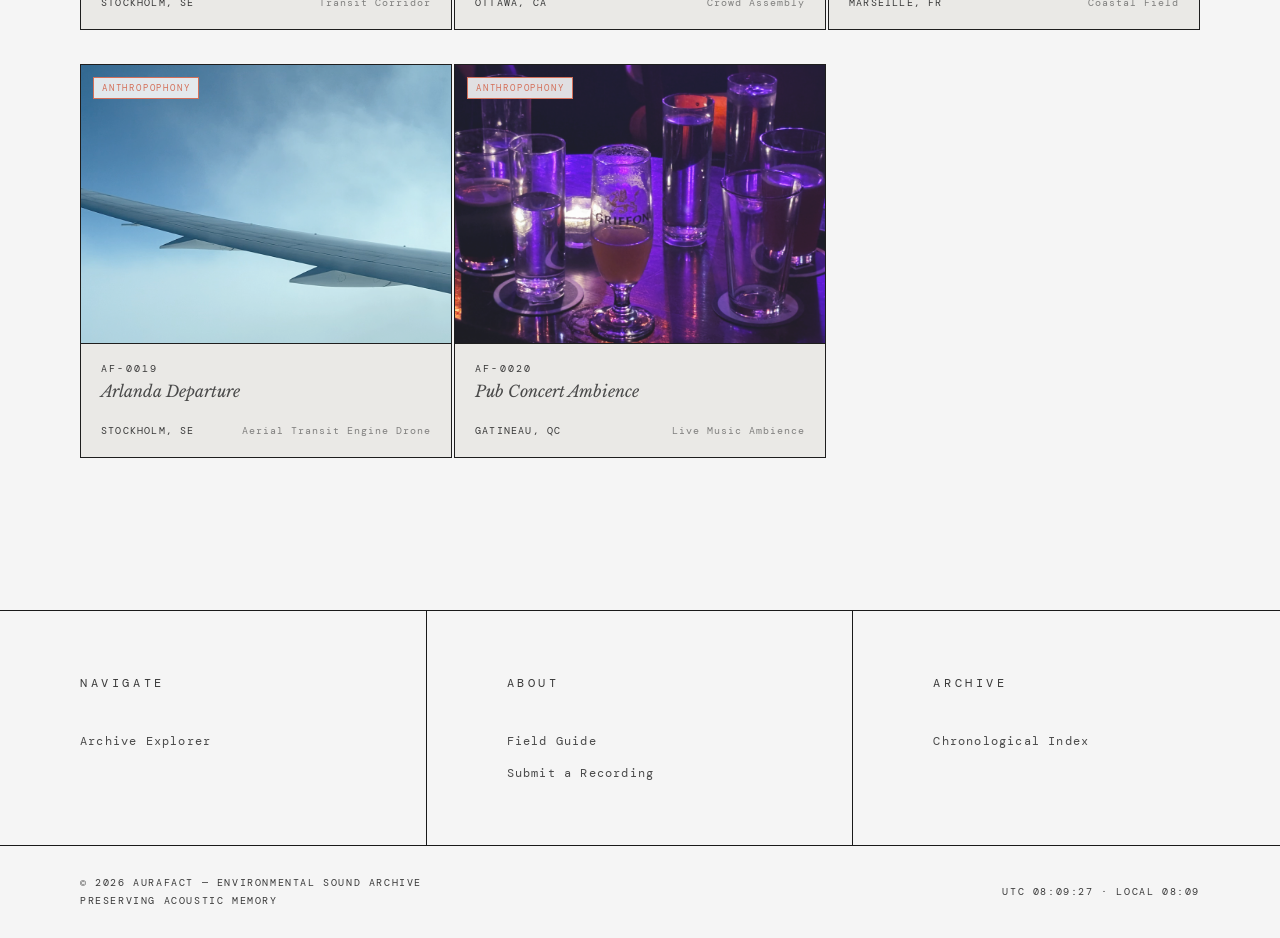
==== commit 37529d36: "new archives" ====
--- a/acousticstudies.html
+++ b/acousticstudies.html
@@ -967,6 +967,20 @@
     featured: false,
     notes: 'Sustained in-flight environment admist cloud cover; the aircraft’s engines produce a constant, enveloping drone while cabin air systems introduce a gentle, steady noise layer, creating a uniform and immersive acoustic field shaped by enclosure and altitude.',
   },
+    {
+    id: 'AF-0020',
+    title: 'Pub Concert Ambience',
+    location: 'Gatineau, QC',
+    region: 'North America',
+    source: 'Anthropophony',
+    subtype: 'Live Music Ambience',
+    freq: '90 Hz – 6.2 kHz',
+    date: '2026-04-08',
+    duration: '1:58',
+    image: 'img/AF-0020-minotaure-2026.png',
+    featured: false,
+    notes: 'Intimate pub setting during a live performance; conversation forms a continuous acoustic bed beneath softened music presence, with close-range clinks and movement shaping a textured, enclosed sound field.',
+  },
 ];
 
 /* ============================================================
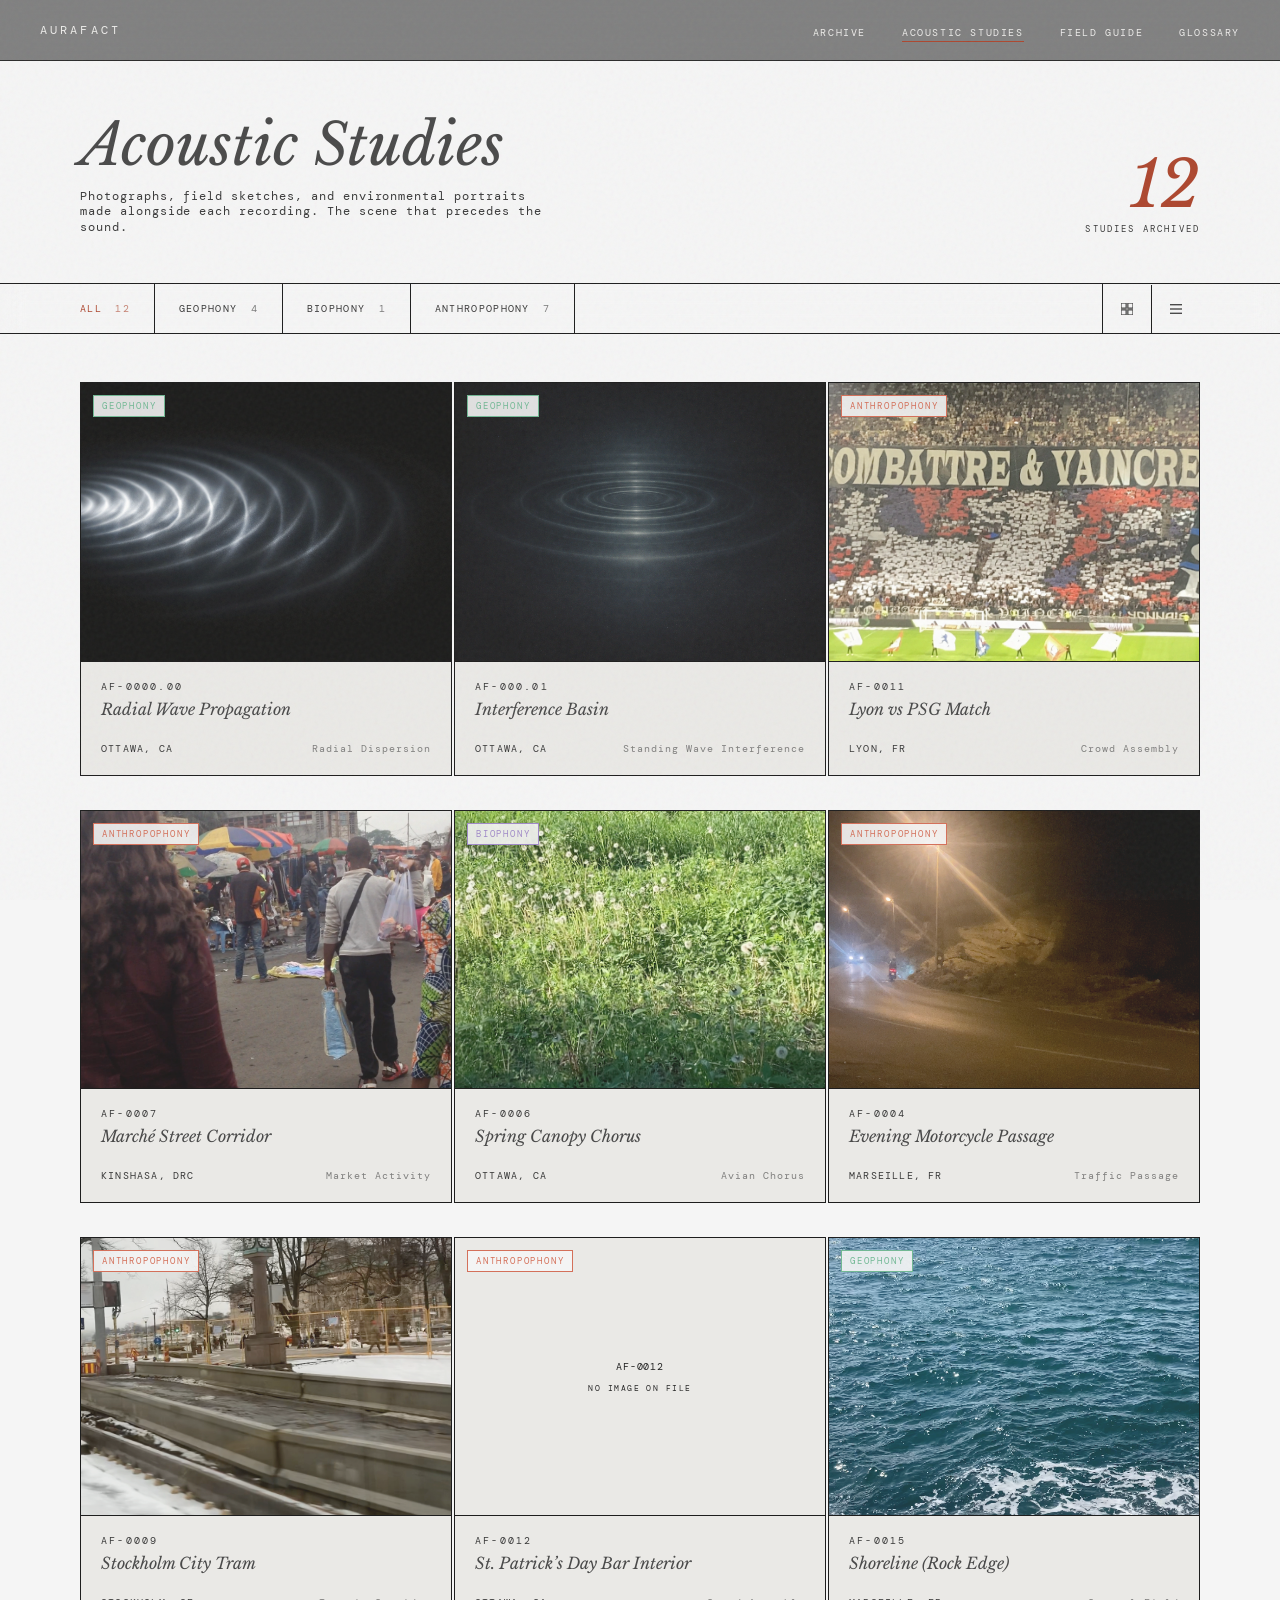
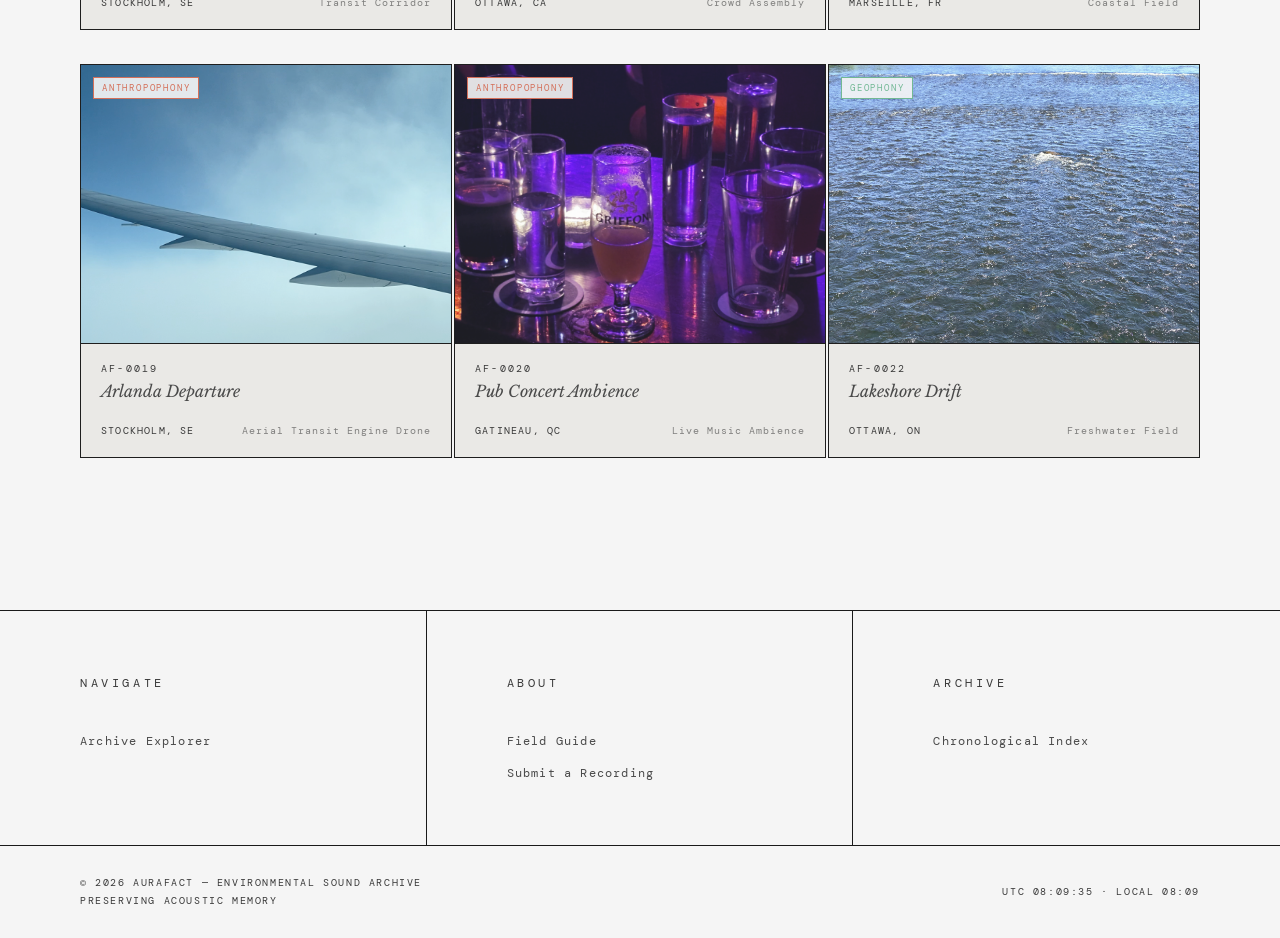
==== commit d473765b: "new audio added" ====
--- a/acousticstudies.html
+++ b/acousticstudies.html
@@ -981,6 +981,21 @@
     featured: false,
     notes: 'Intimate pub setting during a live performance; conversation forms a continuous acoustic bed beneath softened music presence, with close-range clinks and movement shaping a textured, enclosed sound field.',
   },
+
+      {
+    id: 'AF-0022',
+    title: 'Lakeshore Drift',
+    location: 'Ottawa, ON',
+    region: 'North America',
+    source: 'Geophony',
+    subtype: 'Freshwater Field',
+    freq: '80 Hz – 7.5 kHz',
+    date: '2026-05-21',
+    duration: '1:40',
+    image: 'img/AF-0022-ottawa-lakeshore-2026.jpeg',
+    featured: false,
+    notes: 'Morning shoreline recording shaped by steady wind and moving water; subtle bird activity emerges intermittently above the lake’s continuous motion, producing a quiet environmental field defined more by atmosphere than event.',
+  },
 ];
 
 /* ============================================================
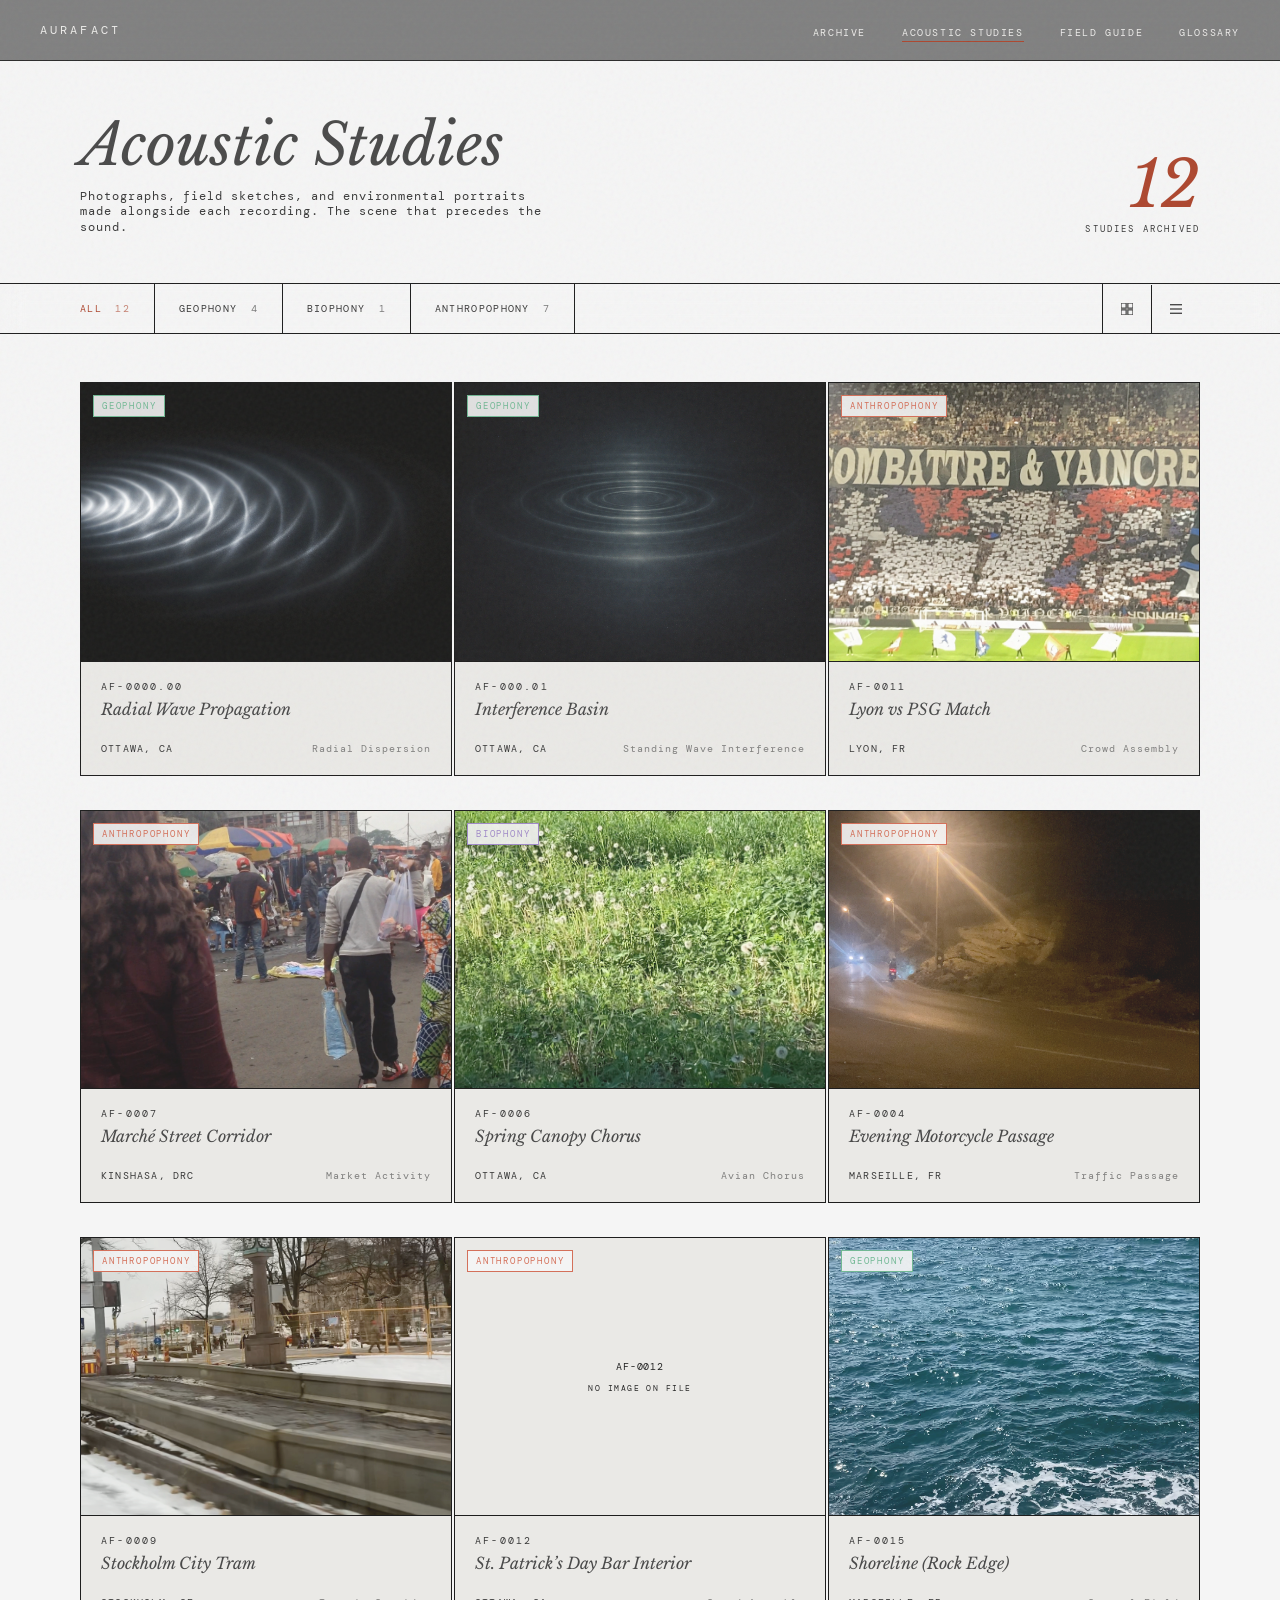
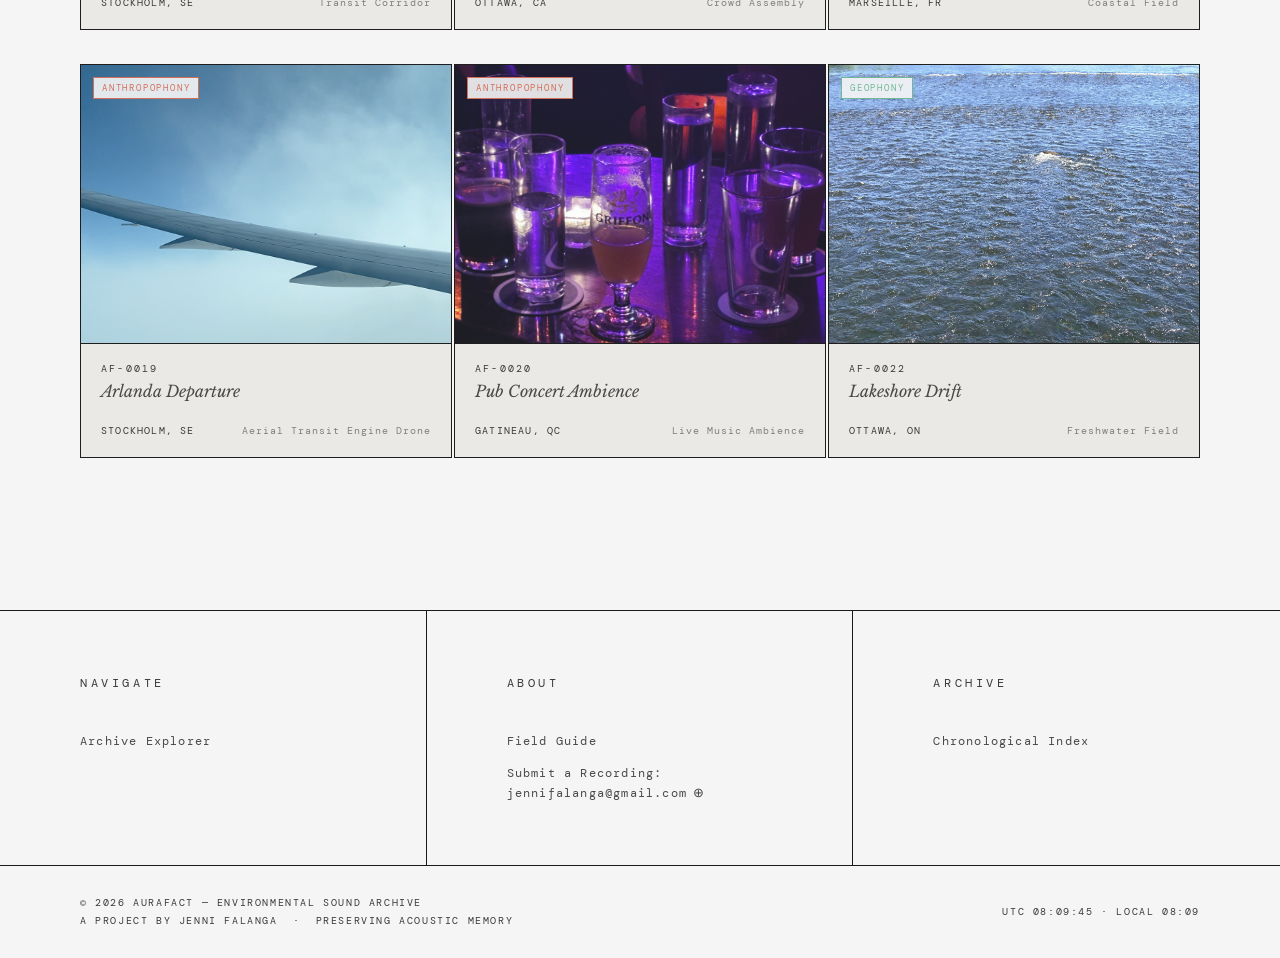
==== commit 625675ad: "Add creator byline and Submit a Recording email to footer across all pages - Added "A project by Jen" ====
--- a/acousticstudies.html
+++ b/acousticstudies.html
@@ -578,9 +578,11 @@
   transition: color 0.2s;
 }
 
-.footer-col ul li a:hover {
-  color: var(--text-accent);
-}
+.footer-col ul li a:hover { color: var(--text-accent); }
+.footer-submit-label { font-family: 'DM Mono', monospace; font-size: 12px; letter-spacing: 0.10em; color: var(--text-secondary); }
+.footer-email { font-family: 'DM Mono', monospace; font-size: 11px; letter-spacing: 0.05em; }
+.footer-copy-btn { background: none; border: none; cursor: pointer; color: var(--text-secondary); font-size: 13px; padding: 0 0 0 6px; vertical-align: middle; transition: color 0.2s; }
+.footer-copy-btn:hover { color: var(--text-accent); }
 
 /* Bottom bar */
 .footer-bottom {
@@ -766,7 +768,7 @@
       <span class="footer-col-label">About</span>
       <ul>
         <li><a href="fieldguide.html">Field Guide</a></li>
-        <li><a href="mailto:yayafalanga@gmail.com">Submit a Recording</a></li>
+        <li><span class="footer-submit-label">Submit a Recording:</span><br><a href="mailto:jennifalanga@gmail.com" class="footer-email">jennifalanga@gmail.com</a><button class="footer-copy-btn" onclick="navigator.clipboard.writeText('jennifalanga@gmail.com')" title="Copy email">⊕</button></li>
       </ul>
     </div>
 
@@ -783,7 +785,7 @@
   <div class="footer-bottom">
     <p class="footer-copy">
       © 2026 Aurafact — Environmental Sound Archive<br>
-      Preserving Acoustic Memory
+      A project by Jenni Falanga &nbsp;·&nbsp; Preserving Acoustic Memory
     </p>
     <p class="footer-time" id="footerTime"></p>
   </div>
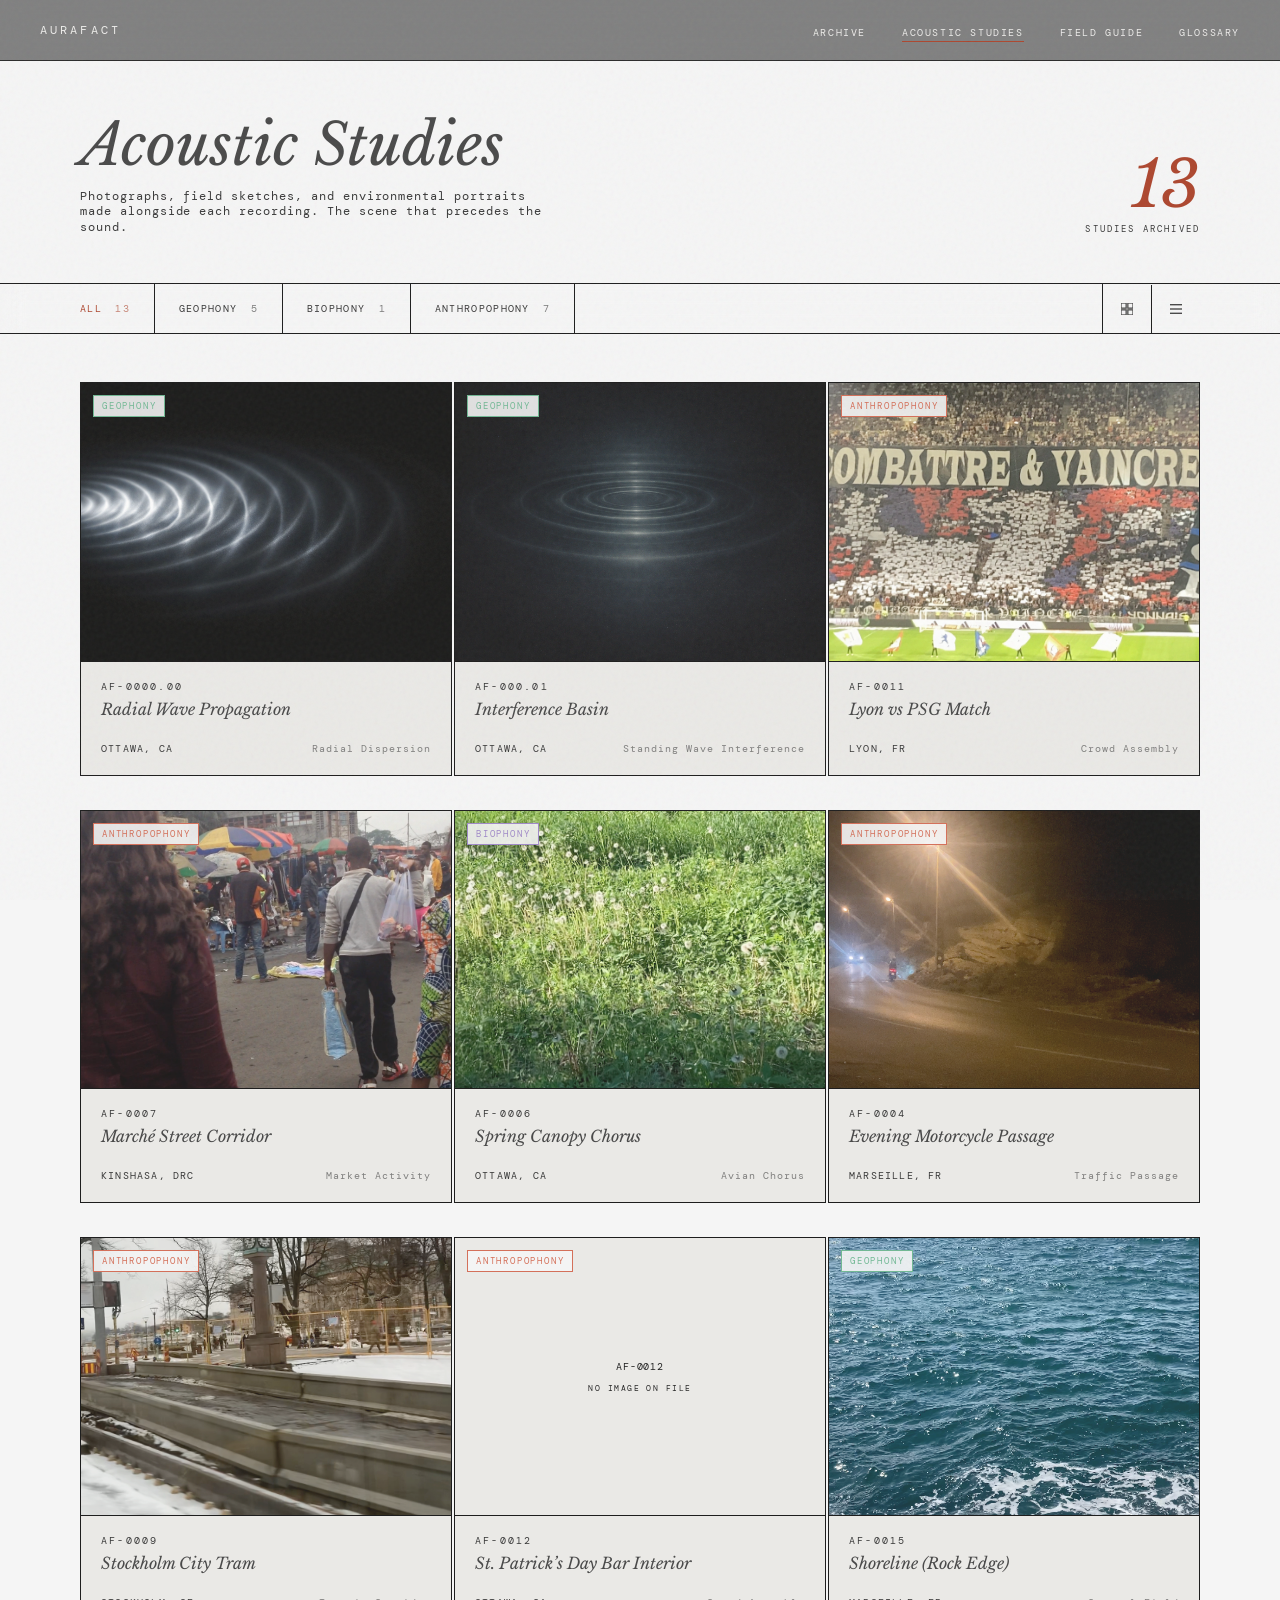
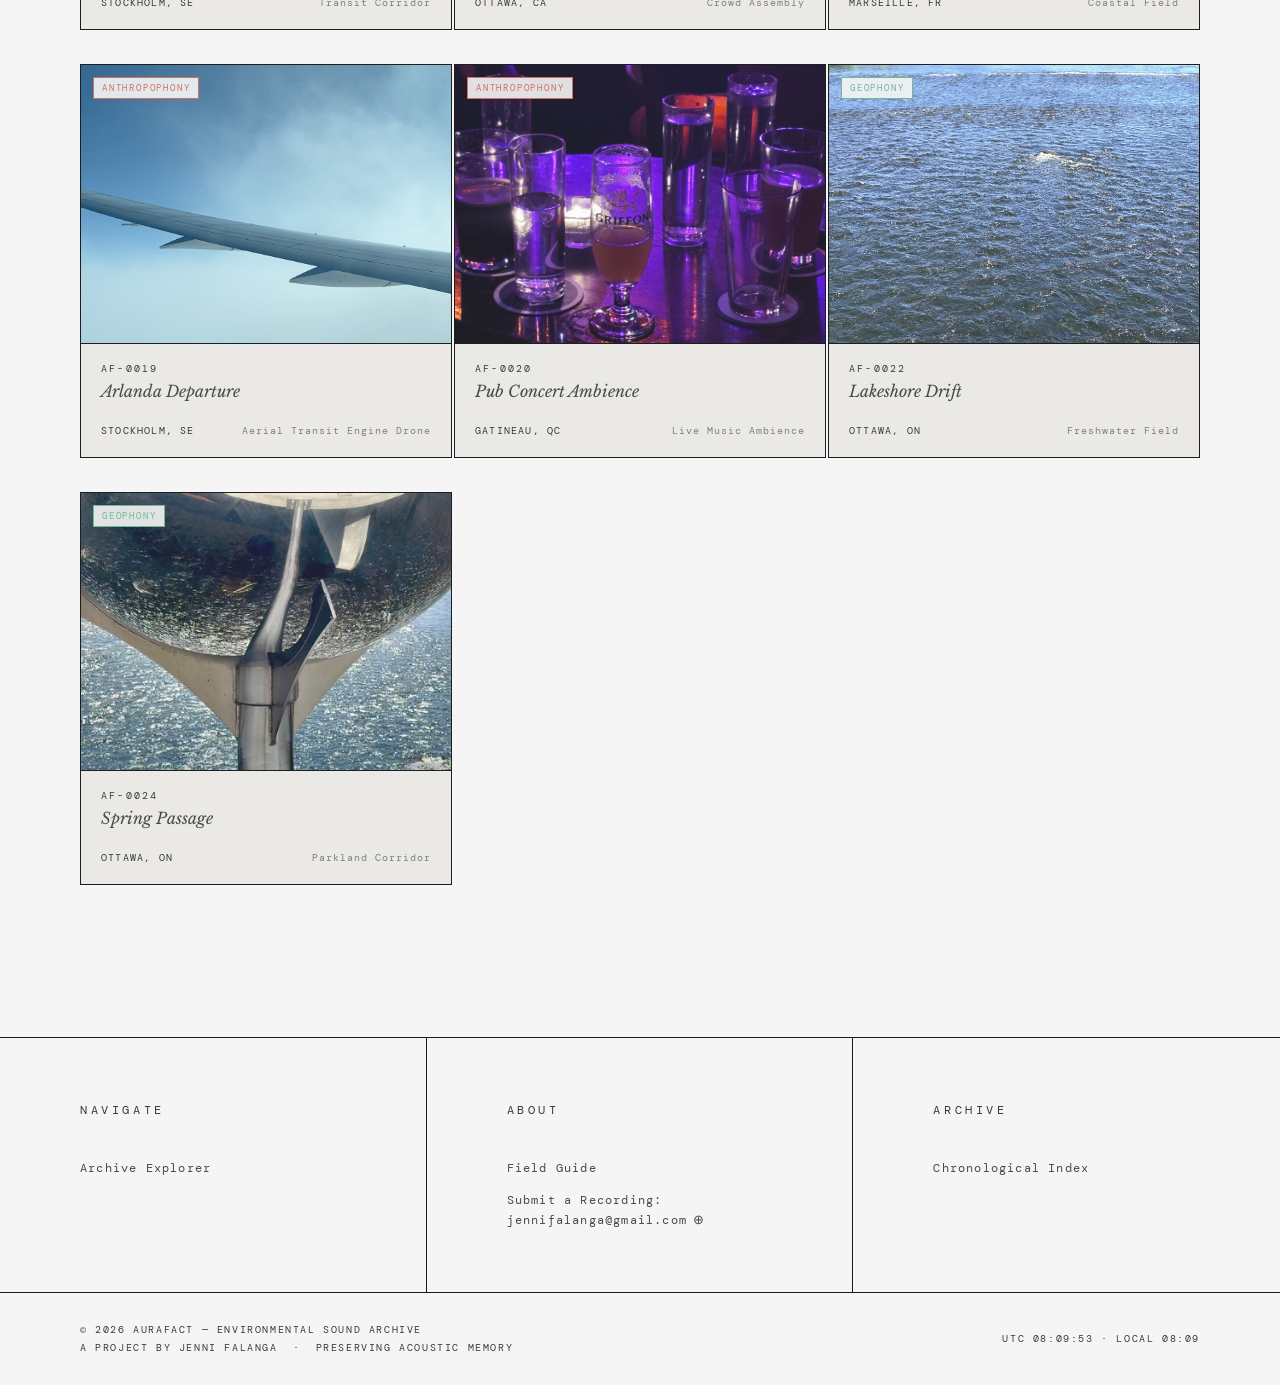
==== commit 4a800fd5: "new image added" ====
--- a/acousticstudies.html
+++ b/acousticstudies.html
@@ -984,7 +984,7 @@
     notes: 'Intimate pub setting during a live performance; conversation forms a continuous acoustic bed beneath softened music presence, with close-range clinks and movement shaping a textured, enclosed sound field.',
   },
 
-      {
+    {
     id: 'AF-0022',
     title: 'Lakeshore Drift',
     location: 'Ottawa, ON',
@@ -995,6 +995,20 @@
     date: '2026-05-21',
     duration: '1:40',
     image: 'img/AF-0022-ottawa-lakeshore-2026.jpeg',
+    featured: false,
+    notes: 'Morning shoreline recording shaped by steady wind and moving water; subtle bird activity emerges intermittently above the lake’s continuous motion, producing a quiet environmental field defined more by atmosphere than event.',
+  },
+      {
+    id: 'AF-0024',
+    title: 'Spring Passage',
+    location: 'Ottawa, ON',
+    region: 'North America',
+    source: 'Geophony',
+    subtype: 'Parkland Corridor',
+    freq: '200 Hz – 16 kHz',
+    date: '2026-06-13',
+    duration: '1:43',
+    image: 'img/AF-0024-ottawa-morning-2026.jpg',
     featured: false,
     notes: 'Morning shoreline recording shaped by steady wind and moving water; subtle bird activity emerges intermittently above the lake’s continuous motion, producing a quiet environmental field defined more by atmosphere than event.',
   },
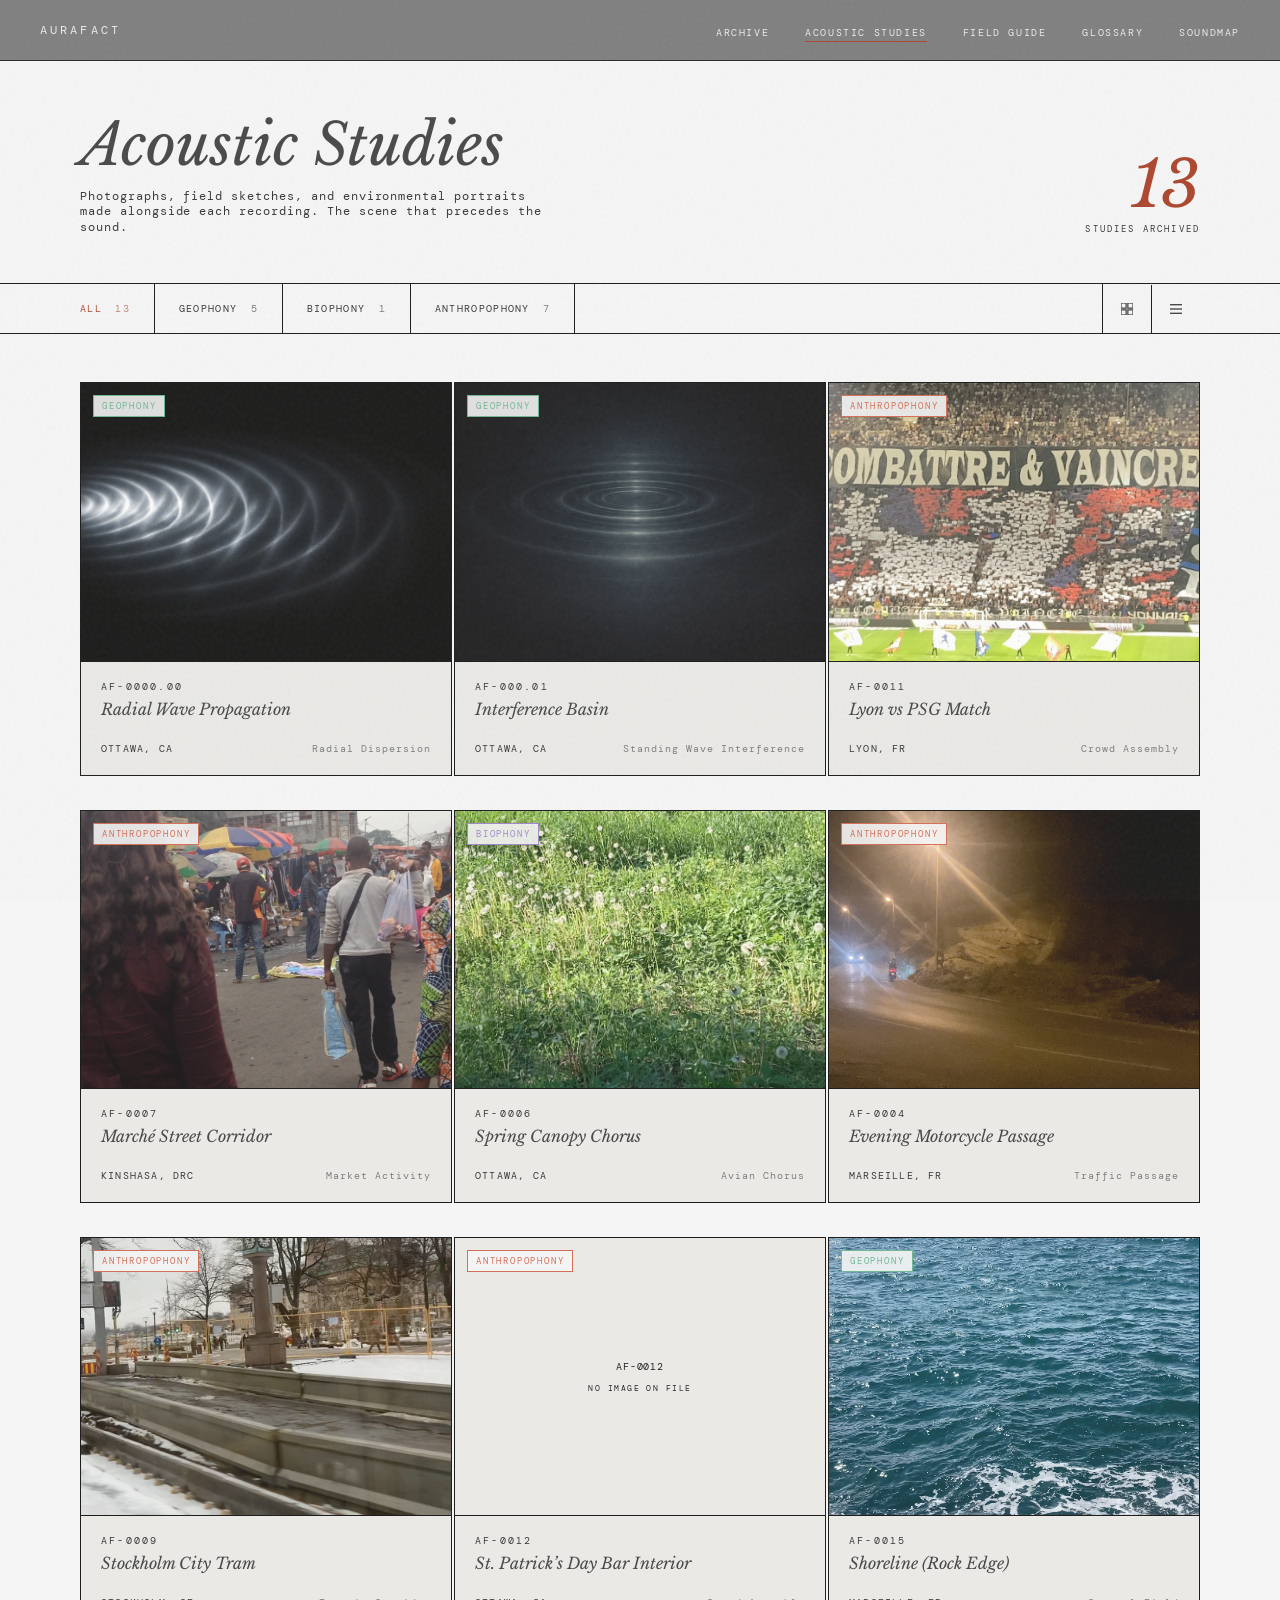
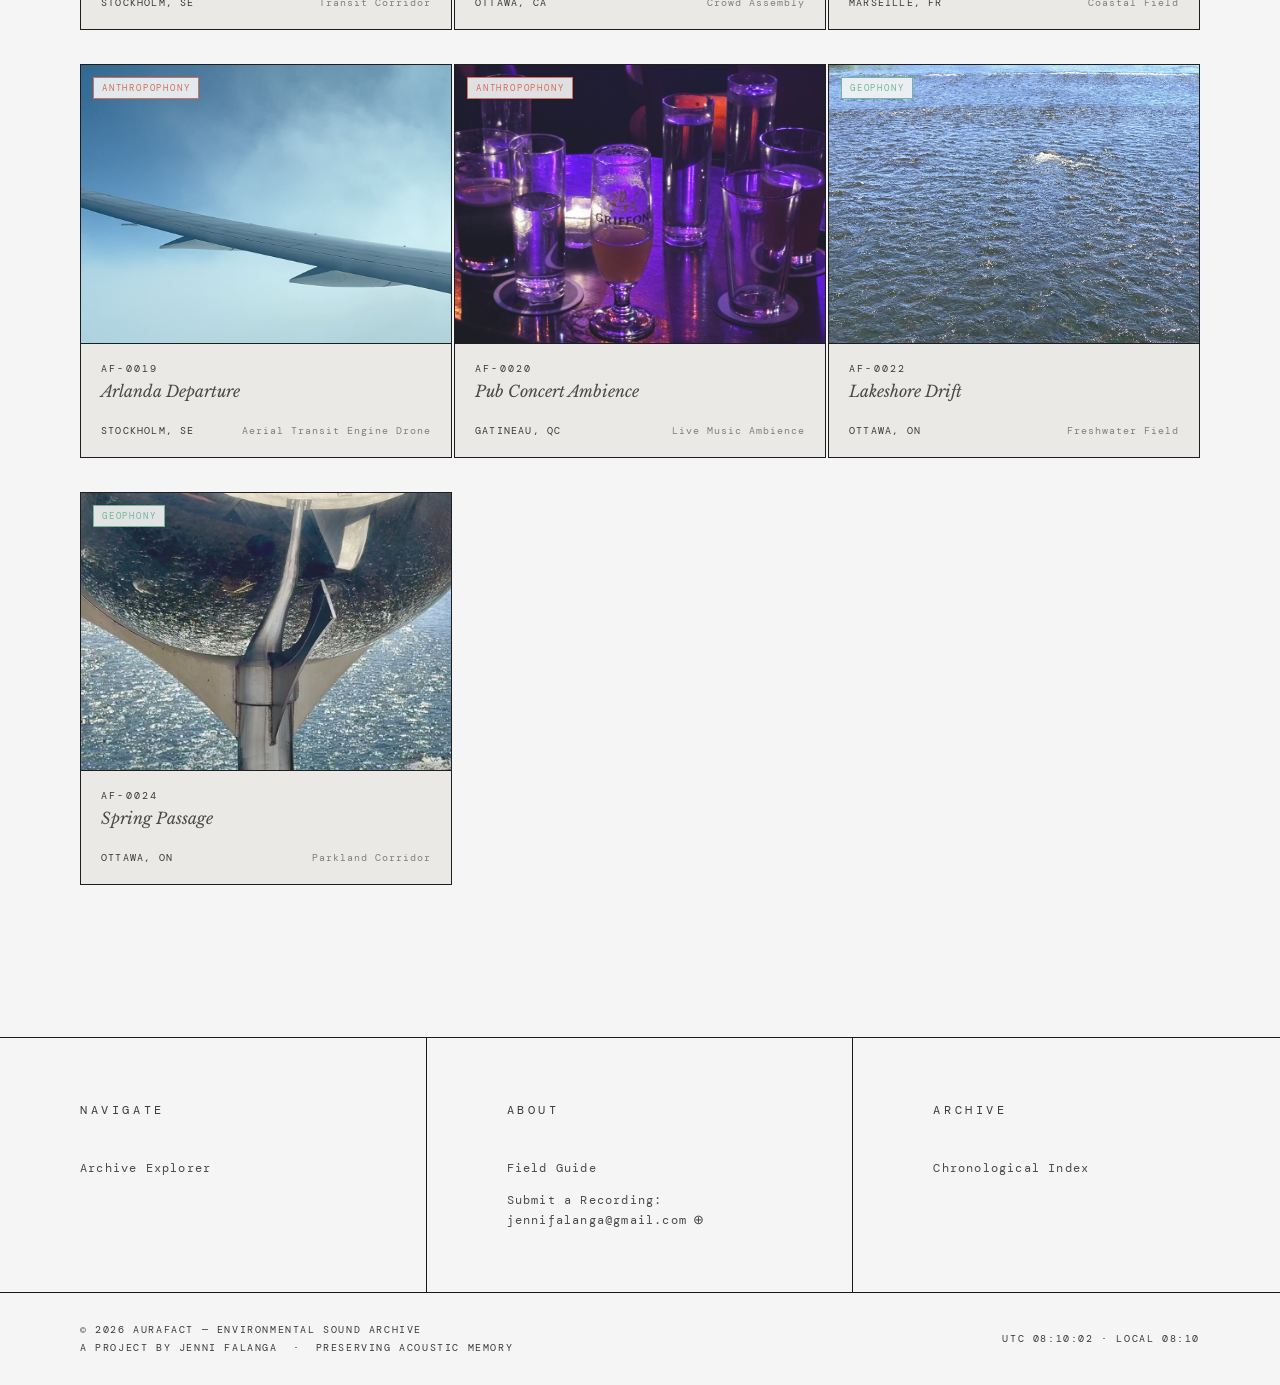
==== commit a11195b7: "Add Soundmap — locative soundwalk page with Web Audio proximity mixing Creates soundmap.html: an abs" ====
--- a/acousticstudies.html
+++ b/acousticstudies.html
@@ -699,6 +699,7 @@
     <li><a href="acousticstudies.html" class="active">Acoustic Studies</a></li>
     <li><a href="fieldguide.html">Field Guide</a></li>
     <li><a href="glossary.html">Glossary</a></li>
+    <li><a href="soundmap.html">Soundmap</a></li>
   </ul>
 </nav>
 
